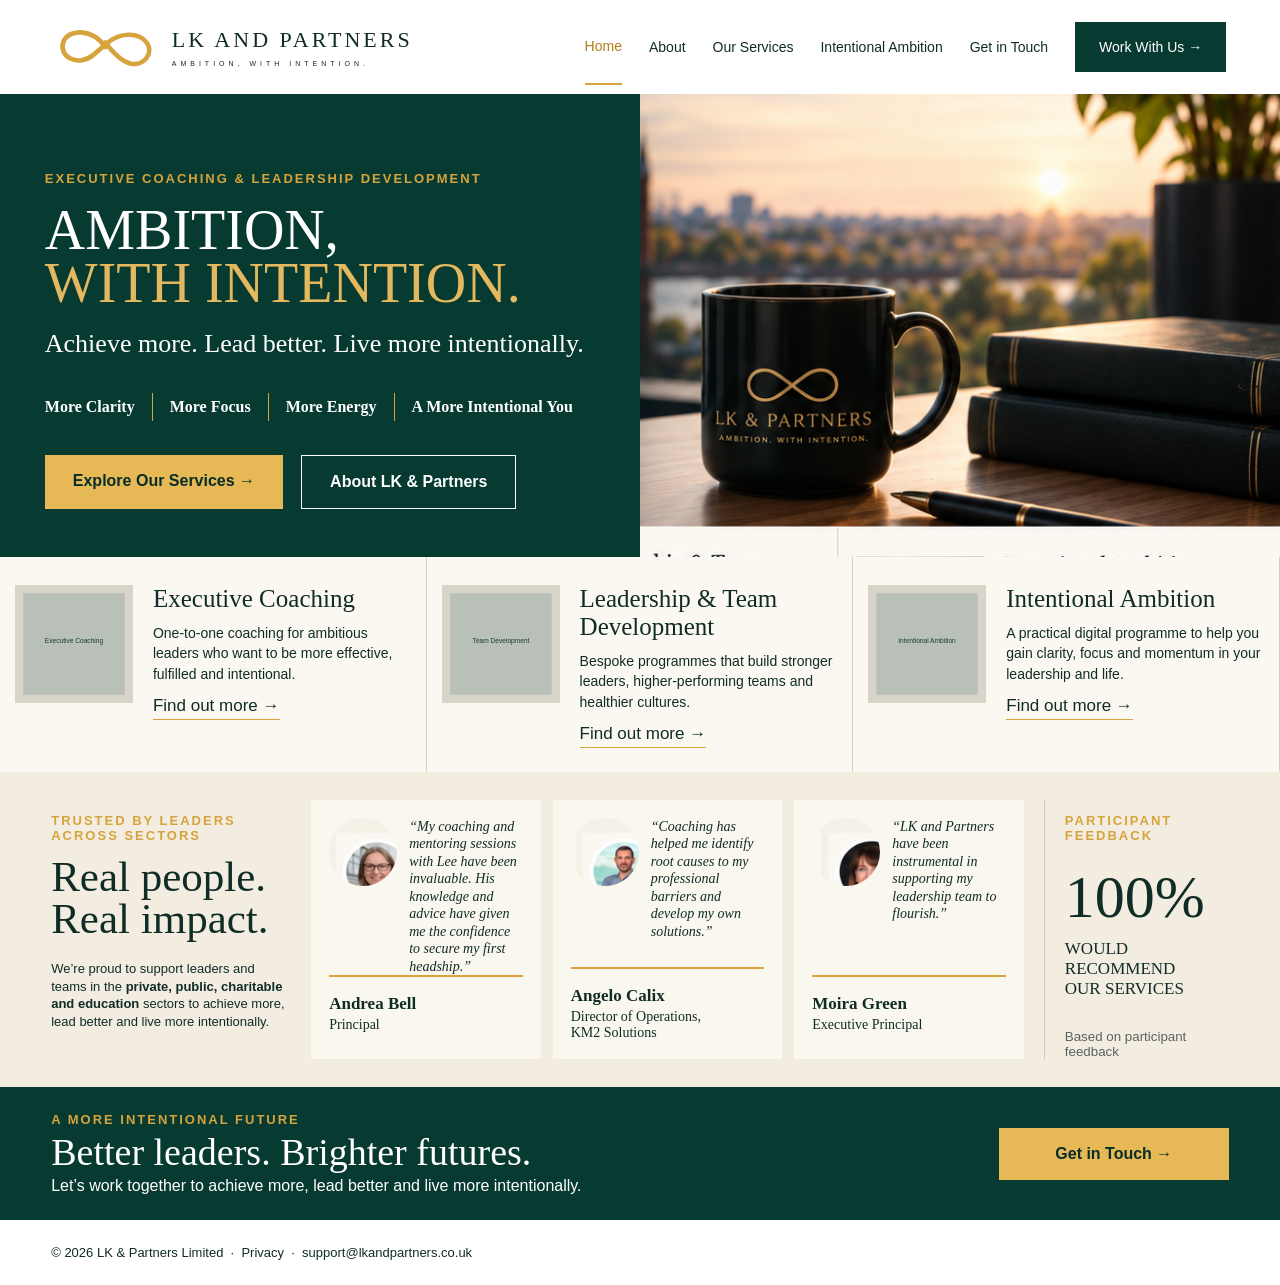
==== index.html @ 8bd695d6 "Add files via upload" ====
<!doctype html>
<html lang="en">
<head>
<meta charset="utf-8">
<meta name="viewport" content="width=device-width,initial-scale=1">
<title>LK & Partners | Executive Coaching & Leadership Development</title>
<meta name="description" content="Executive coaching, leadership and team development, and Intentional Ambition from LK & Partners.">
<link rel="stylesheet" href="styles.css?v=7">
</head>
<body>
<header class="site-header">
  <a class="brand" href="index.html" aria-label="LK & Partners home">
    <svg class="brand-mark" viewBox="0 0 160 72" aria-hidden="true">
      <path d="M78 36C58 7 21 8 14 29c-7 22 23 38 46 19L80 31c20-18 49-18 61-2 12 16-4 37-25 32-13-3-25-15-38-32" fill="none" stroke="currentColor" stroke-width="7" stroke-linecap="round" stroke-linejoin="round"/>
    </svg>
    <span class="brand-copy"><strong>LK AND PARTNERS</strong><small>AMBITION, WITH INTENTION.</small></span>
  </a>
  <nav>
    <a class="active" href="index.html">Home</a><a href="about.html">About</a><a href="services.html">Our Services</a>
    <a href="intentional-ambition.html">Intentional Ambition</a><a href="contact.html">Get in Touch</a>
    <a class="nav-cta" href="contact.html">Work With Us →</a>
  </nav>
</header>

<main>
<section class="hero">
  <div class="hero-copy">
    <p class="eyebrow">EXECUTIVE COACHING &amp; LEADERSHIP DEVELOPMENT</p>
    <h1>AMBITION, <span>WITH INTENTION.</span></h1>
    <h2>Achieve more. Lead better. Live more intentionally.</h2>
    <div class="pillars"><b>More Clarity</b><i></i><b>More Focus</b><i></i><b>More Energy</b><i></i><b>A More Intentional You</b></div>
    <div class="actions"><a class="gold-btn" href="services.html">Explore Our Services →</a><a class="outline-btn" href="about.html">About LK &amp; Partners</a></div>
  </div>
  <div class="hero-image" role="img" aria-label="LK and Partners branded mug on a desk overlooking a city"></div>
</section>

<section class="services">
  <article><img src="assets/service-coaching.svg" alt=""><div><h3>Executive Coaching</h3><p>One-to-one coaching for ambitious leaders who want to be more effective, fulfilled and intentional.</p><a href="services.html">Find out more →</a></div></article>
  <article><img src="assets/service-team.svg" alt=""><div><h3>Leadership &amp; Team Development</h3><p>Bespoke programmes that build stronger leaders, higher-performing teams and healthier cultures.</p><a href="services.html">Find out more →</a></div></article>
  <article><img src="assets/service-ia.svg" alt=""><div><h3>Intentional Ambition</h3><p>A practical digital programme to help you gain clarity, focus and momentum in your leadership and life.</p><a href="intentional-ambition.html">Find out more →</a></div></article>
</section>

<section class="proof">
  <div class="proof-intro"><p class="eyebrow">TRUSTED BY LEADERS<br>ACROSS SECTORS</p><h2>Real people.<br>Real impact.</h2><p>We’re proud to support leaders and teams in the <strong>private, public, charitable and education</strong> sectors to achieve more, lead better and live more intentionally.</p></div>
  <div class="testimonials">
    <article><div class="quote-row"><img src="assets/andrea.png" alt="Andrea Bell"><blockquote>“My coaching and mentoring sessions with Lee have been invaluable. His knowledge and advice have given me the confidence to secure my first headship.”</blockquote></div><div class="person"><strong>Andrea Bell</strong><span>Principal</span></div></article>
    <article><div class="quote-row"><img src="assets/angelo.png" alt="Angelo Calix"><blockquote>“Coaching has helped me identify root causes to my professional barriers and develop my own solutions.”</blockquote></div><div class="person"><strong>Angelo Calix</strong><span>Director of Operations,<br>KM2 Solutions</span></div></article>
    <article><div class="quote-row"><img src="assets/moira.png" alt="Moira Green"><blockquote>“LK and Partners have been instrumental in supporting my leadership team to flourish.”</blockquote></div><div class="person"><strong>Moira Green</strong><span>Executive Principal</span></div></article>
  </div>
  <aside class="recommend"><p class="eyebrow">PARTICIPANT<br>FEEDBACK</p><strong>100%</strong><span>WOULD RECOMMEND<br>OUR SERVICES</span><small>Based on participant feedback</small></aside>
</section>

<section class="closing"><div><p class="eyebrow">A MORE INTENTIONAL FUTURE</p><h2>Better leaders. Brighter futures.</h2><p>Let’s work together to achieve more, lead better and live more intentionally.</p></div><a class="gold-btn" href="contact.html">Get in Touch →</a></section>
</main>

<footer>© 2026 LK &amp; Partners Limited&nbsp;&nbsp;·&nbsp;&nbsp;<a href="privacy.html">Privacy</a>&nbsp;&nbsp;·&nbsp;&nbsp;<a href="mailto:support@lkandpartners.co.uk">support@lkandpartners.co.uk</a></footer>
</body></html>
---- styles.css ----
:root{--green:#073b32;--gold:#d6a33c;--cream:#f7f2e8;--ink:#102c27;--white:#fff}
*{box-sizing:border-box}html,body{margin:0;color:var(--ink);background:var(--cream);font-family:Arial,Helvetica,sans-serif}a{color:inherit;text-decoration:none}
.site-header{height:94px;background:#fff;display:flex;align-items:center;justify-content:space-between;padding:0 4.2%;gap:25px}
.brand{display:flex;align-items:center;min-width:340px}.brand-mark{width:105px;height:56px;color:var(--gold);margin-right:13px}.brand-copy{display:flex;flex-direction:column}.brand-copy strong{font-family:Georgia,serif;letter-spacing:3px;font-size:22px;font-weight:500;white-space:nowrap}.brand-copy small{font-size:7px;letter-spacing:4px;margin-top:7px}
nav{display:flex;align-items:center;gap:27px;font-size:14px;white-space:nowrap}nav .active{color:#b37c16;border-bottom:2px solid var(--gold);padding:29px 0}.nav-cta{background:var(--green);color:white;padding:17px 24px}
.hero{min-height:450px;display:grid;grid-template-columns:50% 50%;background:var(--green);overflow:hidden}.hero-copy{padding:64px 7% 48px;color:#fff;z-index:2}.eyebrow{color:var(--gold);font-weight:700;letter-spacing:2px;font-size:13px}.hero h1{font:56px/0.94 Georgia,serif;margin:18px 0}.hero h1 span{display:block;color:#e4b85e}.hero h2{font:26px/1.3 Georgia,serif;margin:0 0 32px}.pillars{display:flex;align-items:center;gap:17px;font:16px Georgia,serif;flex-wrap:wrap}.pillars i{height:28px;width:1px;background:var(--gold)}.actions{display:flex;gap:18px;margin-top:34px}.gold-btn,.outline-btn{display:inline-block;padding:17px 28px;font-weight:700}.gold-btn{background:#e6b856;color:#092d27}.outline-btn{border:1px solid white;color:white}
.hero-image{background-image:url("assets/approved-homepage-reference.png");background-size:200% auto;background-position:100% 14%;background-repeat:no-repeat;min-height:450px}
.services{display:grid;grid-template-columns:repeat(3,1fr);background:#fbf8f1}.services article{padding:28px 3.5%;display:grid;grid-template-columns:118px 1fr;gap:20px;border-right:1px solid #d9d0c0}.services img{width:118px;height:118px;object-fit:cover}.services h3{font:25px Georgia,serif;margin:0 0 10px}.services p{font-size:14px;line-height:1.45;margin:0 0 12px}.services a{font-size:17px;border-bottom:1px solid var(--gold);padding-bottom:4px}
.proof{display:grid;grid-template-columns:240px 1fr 185px;gap:20px;padding:28px 4%;background:#f3ede1}.proof-intro h2{font:43px/.98 Georgia,serif;margin:12px 0 20px}.proof-intro>p:last-child{font-size:13px;line-height:1.35}.testimonials{display:grid;grid-template-columns:repeat(3,1fr);gap:12px}.testimonials article{background:#faf7ef;padding:18px;min-height:230px;display:flex;flex-direction:column}.quote-row{display:grid;grid-template-columns:68px 1fr;gap:12px}.quote-row img{width:68px;height:68px;border-radius:50%;object-fit:cover;background:#eee}.quote-row blockquote{margin:0;font:italic 14px/1.25 Georgia,serif}.person{margin-top:auto;padding-top:17px;border-top:2px solid var(--gold);display:flex;flex-direction:column;min-height:66px}.person strong{font:700 17px Georgia,serif}.person span{font:14px Georgia,serif;margin-top:3px}.recommend{border-left:1px solid #d4c9b8;padding-left:20px;display:flex;flex-direction:column}.recommend>strong{font:60px Georgia,serif;margin:7px 0}.recommend>span{font:17px Georgia,serif}.recommend small{margin-top:auto;color:#59635f}
.closing{background:var(--green);color:white;padding:22px 4%;display:flex;align-items:center;justify-content:space-between}.closing h2{font:38px Georgia,serif;margin:3px 0}.closing p{margin:3px 0}.closing .gold-btn{min-width:230px;text-align:center}
footer{background:white;padding:25px 4%;font-size:13px}
@media(max-width:900px){.site-header{height:auto;padding:18px 5%;flex-wrap:wrap}.brand{min-width:0}.brand-mark{width:75px}.brand-copy strong{font-size:17px}nav{display:none}.hero{grid-template-columns:1fr}.hero-copy{padding:45px 6%}.hero h1{font-size:44px}.hero-image{min-height:330px;background-size:200% auto}.services{grid-template-columns:1fr}.services article{border-right:0;border-bottom:1px solid #d9d0c0}.proof{grid-template-columns:1fr}.testimonials{grid-template-columns:1fr}.recommend{border-left:0;border-top:1px solid #d4c9b8;padding:18px 0}.closing{align-items:flex-start;gap:20px;flex-direction:column}}
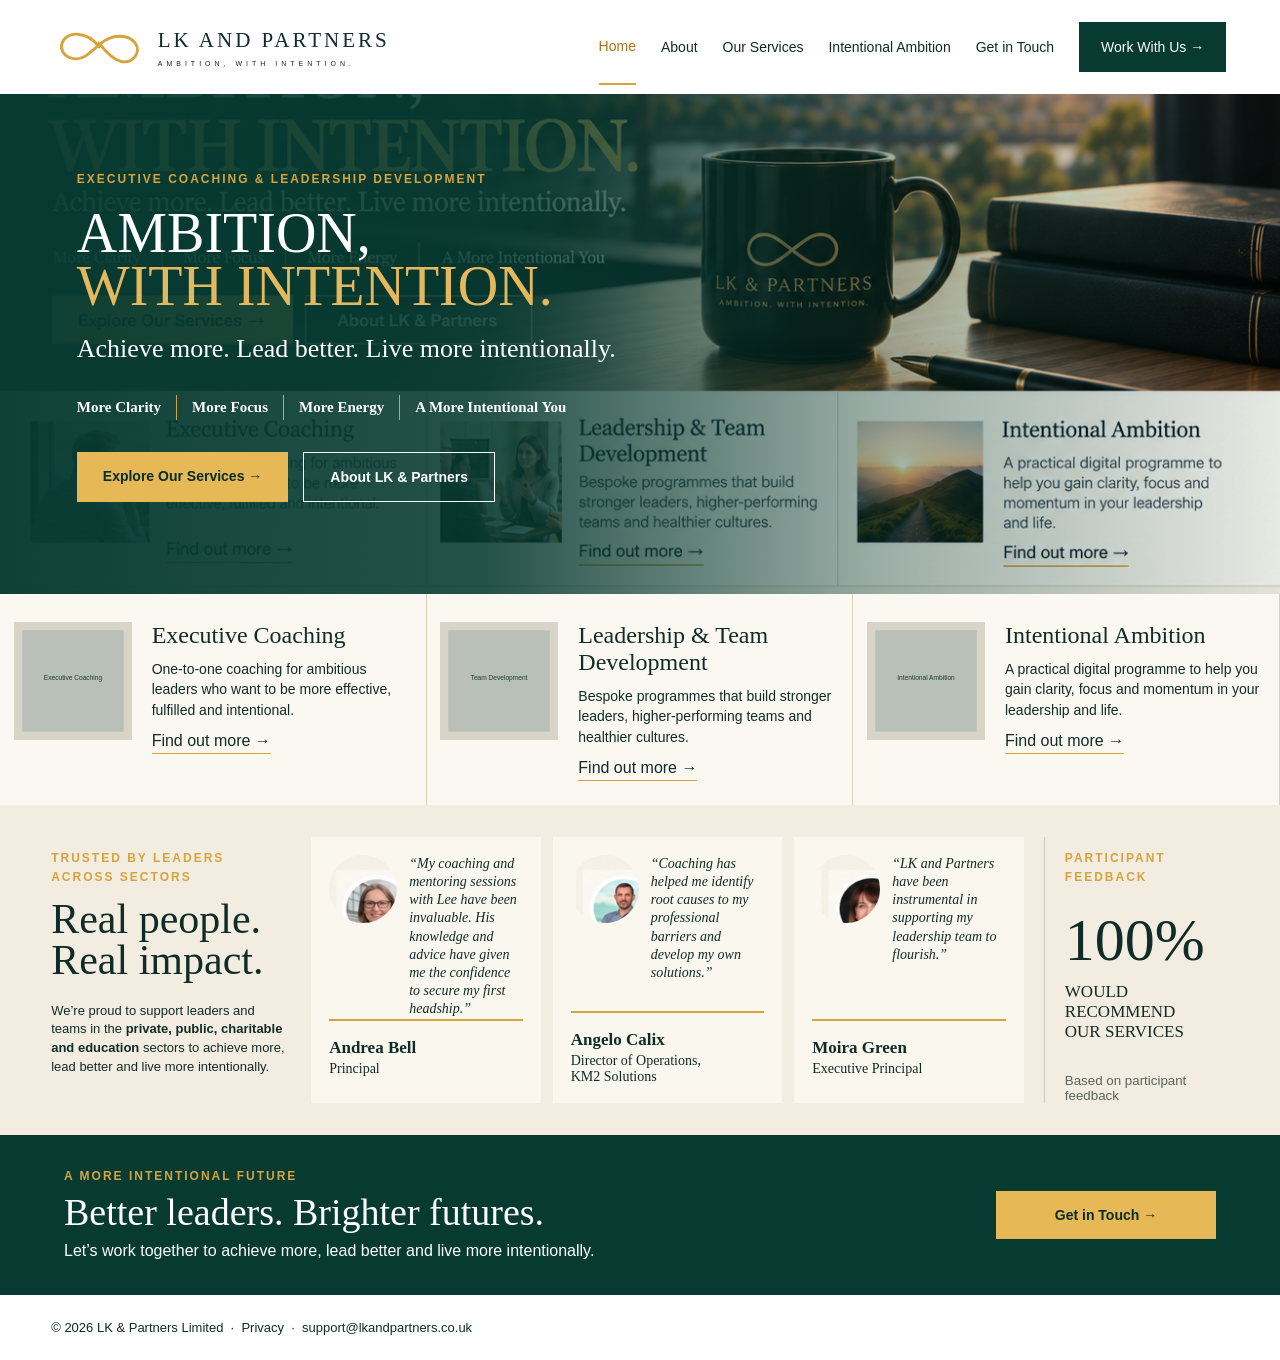
==== commit 4ea6ba1b: "Add files via upload" ====
--- a/index.html
+++ b/index.html
@@ -1,29 +1,12 @@
-<!doctype html>
-<html lang="en">
-<head>
-<meta charset="utf-8">
-<meta name="viewport" content="width=device-width,initial-scale=1">
-<title>LK & Partners | Executive Coaching & Leadership Development</title>
-<meta name="description" content="Executive coaching, leadership and team development, and Intentional Ambition from LK & Partners.">
-<link rel="stylesheet" href="styles.css?v=7">
-</head>
-<body>
-<header class="site-header">
-  <a class="brand" href="index.html" aria-label="LK & Partners home">
-    <svg class="brand-mark" viewBox="0 0 160 72" aria-hidden="true">
-      <path d="M78 36C58 7 21 8 14 29c-7 22 23 38 46 19L80 31c20-18 49-18 61-2 12 16-4 37-25 32-13-3-25-15-38-32" fill="none" stroke="currentColor" stroke-width="7" stroke-linecap="round" stroke-linejoin="round"/>
-    </svg>
-    <span class="brand-copy"><strong>LK AND PARTNERS</strong><small>AMBITION, WITH INTENTION.</small></span>
-  </a>
-  <nav>
-    <a class="active" href="index.html">Home</a><a href="about.html">About</a><a href="services.html">Our Services</a>
-    <a href="intentional-ambition.html">Intentional Ambition</a><a href="contact.html">Get in Touch</a>
-    <a class="nav-cta" href="contact.html">Work With Us →</a>
-  </nav>
-</header>
-
-<main>
-<section class="hero">
+<!doctype html><html lang="en"><head><meta charset="utf-8"><meta name="viewport" content="width=device-width,initial-scale=1">
+<title>LK & Partners | Executive Coaching & Leadership Development</title><meta name="description" content=""><link rel="stylesheet" href="styles.css?v=51"></head>
+<body><header class="site-header">
+<a class="brand" href="index.html" aria-label="LK & Partners home">
+<svg class="brand-mark" viewBox="0 0 160 72" aria-hidden="true"><path d="M78 36C58 7 21 8 14 29c-7 22 23 38 46 19L80 31c20-18 49-18 61-2 12 16-4 37-25 32-13-3-25-15-38-32" fill="none" stroke="currentColor" stroke-width="5" stroke-linecap="round" stroke-linejoin="round"/></svg>
+<span class="brand-copy"><strong>LK AND PARTNERS</strong><small>AMBITION, WITH INTENTION.</small></span></a>
+<nav><a class="active" href="index.html">Home</a><a href="about.html">About</a><a href="services.html">Our Services</a><a href="intentional-ambition.html">Intentional Ambition</a><a href="contact.html">Get in Touch</a><a class="nav-cta" href="contact.html">Work With Us →</a></nav></header><main>
+<section class="hero hero-full">
+  <div class="hero-overlay"></div>
   <div class="hero-copy">
     <p class="eyebrow">EXECUTIVE COACHING &amp; LEADERSHIP DEVELOPMENT</p>
     <h1>AMBITION, <span>WITH INTENTION.</span></h1>
@@ -31,15 +14,12 @@
     <div class="pillars"><b>More Clarity</b><i></i><b>More Focus</b><i></i><b>More Energy</b><i></i><b>A More Intentional You</b></div>
     <div class="actions"><a class="gold-btn" href="services.html">Explore Our Services →</a><a class="outline-btn" href="about.html">About LK &amp; Partners</a></div>
   </div>
-  <div class="hero-image" role="img" aria-label="LK and Partners branded mug on a desk overlooking a city"></div>
 </section>
-
-<section class="services">
-  <article><img src="assets/service-coaching.svg" alt=""><div><h3>Executive Coaching</h3><p>One-to-one coaching for ambitious leaders who want to be more effective, fulfilled and intentional.</p><a href="services.html">Find out more →</a></div></article>
-  <article><img src="assets/service-team.svg" alt=""><div><h3>Leadership &amp; Team Development</h3><p>Bespoke programmes that build stronger leaders, higher-performing teams and healthier cultures.</p><a href="services.html">Find out more →</a></div></article>
+<section class="services home-services">
+  <article><img src="assets/service-coaching.svg" alt=""><div><h3>Executive Coaching</h3><p>One-to-one coaching for ambitious leaders who want to be more effective, fulfilled and intentional.</p><a href="services.html#coaching">Find out more →</a></div></article>
+  <article><img src="assets/service-team.svg" alt=""><div><h3>Leadership &amp; Team Development</h3><p>Bespoke programmes that build stronger leaders, higher-performing teams and healthier cultures.</p><a href="services.html#leadership">Find out more →</a></div></article>
   <article><img src="assets/service-ia.svg" alt=""><div><h3>Intentional Ambition</h3><p>A practical digital programme to help you gain clarity, focus and momentum in your leadership and life.</p><a href="intentional-ambition.html">Find out more →</a></div></article>
 </section>
-
 <section class="proof">
   <div class="proof-intro"><p class="eyebrow">TRUSTED BY LEADERS<br>ACROSS SECTORS</p><h2>Real people.<br>Real impact.</h2><p>We’re proud to support leaders and teams in the <strong>private, public, charitable and education</strong> sectors to achieve more, lead better and live more intentionally.</p></div>
   <div class="testimonials">
@@ -49,9 +29,4 @@
   </div>
   <aside class="recommend"><p class="eyebrow">PARTICIPANT<br>FEEDBACK</p><strong>100%</strong><span>WOULD RECOMMEND<br>OUR SERVICES</span><small>Based on participant feedback</small></aside>
 </section>
-
-<section class="closing"><div><p class="eyebrow">A MORE INTENTIONAL FUTURE</p><h2>Better leaders. Brighter futures.</h2><p>Let’s work together to achieve more, lead better and live more intentionally.</p></div><a class="gold-btn" href="contact.html">Get in Touch →</a></section>
-</main>
-
-<footer>© 2026 LK &amp; Partners Limited&nbsp;&nbsp;·&nbsp;&nbsp;<a href="privacy.html">Privacy</a>&nbsp;&nbsp;·&nbsp;&nbsp;<a href="mailto:support@lkandpartners.co.uk">support@lkandpartners.co.uk</a></footer>
-</body></html>
+<section class="closing"><div><p class="eyebrow">A MORE INTENTIONAL FUTURE</p><h2>Better leaders. Brighter futures.</h2><p>Let’s work together to achieve more, lead better and live more intentionally.</p></div><a class="gold-btn" href="contact.html">Get in Touch →</a></section></main><footer>© 2026 LK &amp; Partners Limited&nbsp;&nbsp;·&nbsp;&nbsp;<a href="privacy.html">Privacy</a>&nbsp;&nbsp;·&nbsp;&nbsp;<a href="mailto:support@lkandpartners.co.uk">support@lkandpartners.co.uk</a></footer></body></html>
--- a/styles.css
+++ b/styles.css
@@ -1,13 +1,18 @@
 
-:root{--green:#073b32;--gold:#d6a33c;--cream:#f7f2e8;--ink:#102c27;--white:#fff}
-*{box-sizing:border-box}html,body{margin:0;color:var(--ink);background:var(--cream);font-family:Arial,Helvetica,sans-serif}a{color:inherit;text-decoration:none}
-.site-header{height:94px;background:#fff;display:flex;align-items:center;justify-content:space-between;padding:0 4.2%;gap:25px}
-.brand{display:flex;align-items:center;min-width:340px}.brand-mark{width:105px;height:56px;color:var(--gold);margin-right:13px}.brand-copy{display:flex;flex-direction:column}.brand-copy strong{font-family:Georgia,serif;letter-spacing:3px;font-size:22px;font-weight:500;white-space:nowrap}.brand-copy small{font-size:7px;letter-spacing:4px;margin-top:7px}
-nav{display:flex;align-items:center;gap:27px;font-size:14px;white-space:nowrap}nav .active{color:#b37c16;border-bottom:2px solid var(--gold);padding:29px 0}.nav-cta{background:var(--green);color:white;padding:17px 24px}
-.hero{min-height:450px;display:grid;grid-template-columns:50% 50%;background:var(--green);overflow:hidden}.hero-copy{padding:64px 7% 48px;color:#fff;z-index:2}.eyebrow{color:var(--gold);font-weight:700;letter-spacing:2px;font-size:13px}.hero h1{font:56px/0.94 Georgia,serif;margin:18px 0}.hero h1 span{display:block;color:#e4b85e}.hero h2{font:26px/1.3 Georgia,serif;margin:0 0 32px}.pillars{display:flex;align-items:center;gap:17px;font:16px Georgia,serif;flex-wrap:wrap}.pillars i{height:28px;width:1px;background:var(--gold)}.actions{display:flex;gap:18px;margin-top:34px}.gold-btn,.outline-btn{display:inline-block;padding:17px 28px;font-weight:700}.gold-btn{background:#e6b856;color:#092d27}.outline-btn{border:1px solid white;color:white}
-.hero-image{background-image:url("assets/approved-homepage-reference.png");background-size:200% auto;background-position:100% 14%;background-repeat:no-repeat;min-height:450px}
-.services{display:grid;grid-template-columns:repeat(3,1fr);background:#fbf8f1}.services article{padding:28px 3.5%;display:grid;grid-template-columns:118px 1fr;gap:20px;border-right:1px solid #d9d0c0}.services img{width:118px;height:118px;object-fit:cover}.services h3{font:25px Georgia,serif;margin:0 0 10px}.services p{font-size:14px;line-height:1.45;margin:0 0 12px}.services a{font-size:17px;border-bottom:1px solid var(--gold);padding-bottom:4px}
-.proof{display:grid;grid-template-columns:240px 1fr 185px;gap:20px;padding:28px 4%;background:#f3ede1}.proof-intro h2{font:43px/.98 Georgia,serif;margin:12px 0 20px}.proof-intro>p:last-child{font-size:13px;line-height:1.35}.testimonials{display:grid;grid-template-columns:repeat(3,1fr);gap:12px}.testimonials article{background:#faf7ef;padding:18px;min-height:230px;display:flex;flex-direction:column}.quote-row{display:grid;grid-template-columns:68px 1fr;gap:12px}.quote-row img{width:68px;height:68px;border-radius:50%;object-fit:cover;background:#eee}.quote-row blockquote{margin:0;font:italic 14px/1.25 Georgia,serif}.person{margin-top:auto;padding-top:17px;border-top:2px solid var(--gold);display:flex;flex-direction:column;min-height:66px}.person strong{font:700 17px Georgia,serif}.person span{font:14px Georgia,serif;margin-top:3px}.recommend{border-left:1px solid #d4c9b8;padding-left:20px;display:flex;flex-direction:column}.recommend>strong{font:60px Georgia,serif;margin:7px 0}.recommend>span{font:17px Georgia,serif}.recommend small{margin-top:auto;color:#59635f}
-.closing{background:var(--green);color:white;padding:22px 4%;display:flex;align-items:center;justify-content:space-between}.closing h2{font:38px Georgia,serif;margin:3px 0}.closing p{margin:3px 0}.closing .gold-btn{min-width:230px;text-align:center}
-footer{background:white;padding:25px 4%;font-size:13px}
-@media(max-width:900px){.site-header{height:auto;padding:18px 5%;flex-wrap:wrap}.brand{min-width:0}.brand-mark{width:75px}.brand-copy strong{font-size:17px}nav{display:none}.hero{grid-template-columns:1fr}.hero-copy{padding:45px 6%}.hero h1{font-size:44px}.hero-image{min-height:330px;background-size:200% auto}.services{grid-template-columns:1fr}.services article{border-right:0;border-bottom:1px solid #d9d0c0}.proof{grid-template-columns:1fr}.testimonials{grid-template-columns:1fr}.recommend{border-left:0;border-top:1px solid #d4c9b8;padding:18px 0}.closing{align-items:flex-start;gap:20px;flex-direction:column}}
+:root{--green:#073b32;--green2:#0d493e;--gold:#d6a33c;--cream:#f7f2e8;--cream2:#efe6d7;--ink:#102c27;--white:#fff}
+*{box-sizing:border-box}html{scroll-behavior:smooth}body{margin:0;color:var(--ink);background:var(--cream);font-family:Arial,Helvetica,sans-serif}a{color:inherit;text-decoration:none}p{line-height:1.6}
+.site-header{min-height:94px;background:#fff;display:flex;align-items:center;justify-content:space-between;padding:0 4.2%;gap:25px;position:relative;z-index:10}.brand{display:flex;align-items:center;min-width:340px}.brand-mark{width:92px;height:52px;color:var(--gold);margin-right:12px}.brand-copy{display:flex;flex-direction:column}.brand-copy strong{font-family:Georgia,serif;letter-spacing:3px;font-size:21px;font-weight:500;white-space:nowrap}.brand-copy small{font-size:7px;letter-spacing:4px;margin-top:7px}nav{display:flex;align-items:center;gap:25px;font-size:14px;white-space:nowrap}nav .active{color:#a97516;border-bottom:2px solid var(--gold);padding:29px 0}.nav-cta{background:var(--green);color:#fff;padding:17px 22px}
+.eyebrow{color:var(--gold);font-weight:700;letter-spacing:2px;font-size:12px}.gold-btn,.outline-btn{display:inline-block;padding:16px 26px;font-weight:700;border:0;font-size:14px}.gold-btn{background:#e6b856;color:#092d27}.outline-btn{border:1px solid #fff;color:#fff}.text-link{display:inline-block;border-bottom:1px solid var(--gold);padding-bottom:4px;font-weight:700}
+.hero-full{min-height:500px;position:relative;background-image:url("assets/approved-homepage-reference.png");background-size:cover;background-position:center 35%;overflow:hidden}.hero-overlay{position:absolute;inset:0;background:linear-gradient(90deg,rgba(7,59,50,.97) 0%,rgba(7,59,50,.88) 38%,rgba(7,59,50,.40) 68%,rgba(7,59,50,.08) 100%)}.hero-copy{position:relative;z-index:2;width:min(720px,58%);padding:64px 6% 55px;color:#fff}.hero-copy h1{font:56px/.95 Georgia,serif;margin:18px 0}.hero-copy h1 span{display:block;color:#e4b85e}.hero-copy h2{font:26px/1.3 Georgia,serif;margin:0 0 30px}.pillars{display:flex;align-items:center;gap:15px;font:15px Georgia,serif;flex-wrap:wrap}.pillars i{height:25px;width:1px;background:var(--gold)}.actions{display:flex;gap:15px;margin-top:32px}
+.home-services{display:grid;grid-template-columns:repeat(3,1fr);background:#fbf8f1}.home-services article{padding:28px 3.2%;display:grid;grid-template-columns:118px 1fr;gap:20px;border-right:1px solid #d9d0c0}.home-services img{display:block;width:118px;height:118px;object-fit:cover;background:#e8dece}.home-services h3{font:24px Georgia,serif;margin:0 0 10px}.home-services p{font-size:14px;line-height:1.45;margin:0 0 12px}.home-services a{font-size:16px;border-bottom:1px solid var(--gold);padding-bottom:4px}
+.proof{display:grid;grid-template-columns:240px 1fr 185px;gap:20px;padding:32px 4%;background:#f3ede1}.proof-intro h2{font:42px/.98 Georgia,serif;margin:12px 0 20px}.proof-intro>p:last-child{font-size:13px;line-height:1.45}.testimonials{display:grid;grid-template-columns:repeat(3,1fr);gap:12px}.testimonials article{background:#faf7ef;padding:18px;min-height:230px;display:flex;flex-direction:column}.quote-row{display:grid;grid-template-columns:68px 1fr;gap:12px}.quote-row img{width:68px;height:68px;border-radius:50%;object-fit:cover}.quote-row blockquote{margin:0;font:italic 14px/1.3 Georgia,serif}.person{margin-top:auto;padding-top:17px;border-top:2px solid var(--gold);display:flex;flex-direction:column;min-height:66px}.person strong{font:700 17px Georgia,serif}.person span{font:14px Georgia,serif;margin-top:3px}.recommend{border-left:1px solid #d4c9b8;padding-left:20px;display:flex;flex-direction:column}.recommend>strong{font:60px Georgia,serif;margin:7px 0}.recommend>span{font:17px Georgia,serif}.recommend small{margin-top:auto;color:#59635f}
+.closing{background:var(--green);color:#fff;padding:28px 5%;display:flex;align-items:center;justify-content:space-between;gap:30px}.closing h2{font:38px Georgia,serif;margin:4px 0}.closing p{margin:4px 0}.closing .gold-btn{min-width:220px;text-align:center}
+.page-hero{background:var(--green);color:#fff;padding:75px 8%;min-height:390px;display:flex;align-items:center}.page-hero>div{max-width:850px}.page-hero h1,.contact-intro h1{font:58px/.98 Georgia,serif;margin:15px 0}.page-hero h1 span,.contact-intro h1 span{color:#e4b85e}.lead{font:20px/1.55 Georgia,serif;max-width:780px}
+.editorial{padding:70px 8%}.two-col{display:grid;grid-template-columns:.8fr 1.2fr;gap:8%}.editorial h2{font:42px/1.05 Georgia,serif;margin:12px 0}.editorial p{font-size:17px}.experience-grid{display:grid;grid-template-columns:repeat(5,1fr);border-top:1px solid #d7cbb8;border-bottom:1px solid #d7cbb8;background:#fbf8f1}.experience-grid div{padding:35px 24px;font:18px/1.3 Georgia,serif;border-right:1px solid #d7cbb8}.dark-band{background:var(--green);color:#fff;padding:65px 8%;text-align:center}.dark-band h2{font:46px Georgia,serif;margin:12px}.dark-band p:last-child{max-width:750px;margin:auto}.simple-cta{padding:45px 8%;display:flex;justify-content:space-between;align-items:center}.simple-cta h2{font:34px Georgia,serif}
+.service-detail{display:grid;grid-template-columns:120px 1fr;gap:35px;padding:65px 10%;background:#fbf8f1}.service-detail.alt{background:#eee5d7}.service-detail.ia-service{background:var(--green);color:#fff}.service-number{font:50px Georgia,serif;color:var(--gold)}.service-detail>div:last-child{max-width:780px}.service-detail h2{font:40px Georgia,serif;margin:8px 0 14px}.service-detail p{font-size:17px}
+.ia-hero{background:var(--green);color:#fff;display:grid;grid-template-columns:1.05fr .95fr;min-height:540px;padding:65px 8%;gap:8%;align-items:center}.ia-hero h1{font:60px/.96 Georgia,serif;margin:14px 0}.ia-hero h1 span{color:#e4b85e}.ia-hero p{font-size:18px;max-width:620px}.device-card{border:10px solid #d9d2c4;border-bottom-width:24px;border-radius:15px;background:#111;padding:5px;box-shadow:0 20px 50px rgba(0,0,0,.25)}.device-screen{min-height:320px;background:var(--cream);color:var(--ink);padding:45px;display:flex;flex-direction:column;justify-content:center}.device-screen small{letter-spacing:2px;color:#9b701c}.device-screen strong{font:38px/1.1 Georgia,serif;margin:20px 0}.device-screen span{font:20px Georgia,serif}.ia-pillars{display:grid;grid-template-columns:repeat(4,1fr);background:#fbf8f1}.ia-pillars div{padding:32px;text-align:center;border-right:1px solid #d9d0c0;font:20px Georgia,serif}.journey{display:grid;grid-template-columns:repeat(5,1fr);background:#efe6d7}.journey article{padding:38px 25px;border-right:1px solid #d1c3ad}.journey small{color:#a87516}.journey h3{font:20px Georgia,serif}.journey p{font-size:14px}.statement{padding:75px 10%;text-align:center;background:var(--green);color:#fff}.statement p{font:23px Georgia,serif}.statement h2{font:44px/1.1 Georgia,serif;color:#e4b85e;max-width:850px;margin:15px auto}.statement span{font-size:17px}.how-grid{display:grid;grid-template-columns:repeat(3,1fr);padding:55px 8%;gap:25px}.how-grid article{border-top:3px solid var(--gold);padding-top:20px}.how-grid h3{font:25px Georgia,serif}
+.contact-wrap{display:grid;grid-template-columns:1fr 1fr;min-height:650px}.contact-intro{background:var(--green);color:#fff;padding:75px 10%}.contact-intro p{max-width:570px}.contact-details{display:flex;flex-direction:column;gap:12px;margin-top:35px;font:18px Georgia,serif}.contact-form{padding:70px 10%;background:#fbf8f1;display:flex;flex-direction:column;gap:22px}.contact-form label{font-size:13px;font-weight:700;letter-spacing:.5px}.contact-form input,.contact-form textarea{width:100%;margin-top:8px;border:0;border-bottom:1px solid #9d968b;background:transparent;padding:12px 3px;font:16px Arial}.contact-form button{align-self:flex-start;cursor:pointer}
+.legal{max-width:900px;margin:auto;padding:70px 7%}.legal h1{font:52px Georgia,serif;margin:15px 0 30px}.legal h2{font:26px Georgia,serif;margin-top:35px}.legal-note{margin-top:45px;padding:22px;background:#eee5d7;border-left:4px solid var(--gold)}
+footer{background:#fff;padding:25px 4%;font-size:13px}
+@media(max-width:1000px){nav{gap:13px;font-size:12px}.brand{min-width:275px}.brand-copy strong{font-size:17px}.brand-mark{width:70px}.hero-copy{width:70%}.proof{grid-template-columns:1fr}.recommend{border-left:0;border-top:1px solid #d4c9b8;padding:20px 0}.experience-grid,.journey{grid-template-columns:1fr 1fr}}
+@media(max-width:760px){.site-header{height:auto;padding:16px 5%;flex-wrap:wrap}.brand{min-width:0}.brand-copy strong{font-size:16px}nav{display:none}.hero-full{min-height:620px;background-position:62% center}.hero-overlay{background:linear-gradient(90deg,rgba(7,59,50,.95),rgba(7,59,50,.62))}.hero-copy{width:100%;padding:55px 6%}.hero-copy h1,.page-hero h1,.contact-intro h1,.ia-hero h1{font-size:43px}.home-services,.testimonials,.two-col,.ia-hero,.contact-wrap,.how-grid{grid-template-columns:1fr}.home-services article{border-right:0;border-bottom:1px solid #d9d0c0}.proof{grid-template-columns:1fr}.closing,.simple-cta{align-items:flex-start;flex-direction:column}.experience-grid,.journey,.ia-pillars{grid-template-columns:1fr}.service-detail{grid-template-columns:65px 1fr;padding:45px 6%}.page-hero,.editorial,.ia-hero{padding-left:6%;padding-right:6%}.device-screen{min-height:260px;padding:30px}.contact-wrap{min-height:0}}
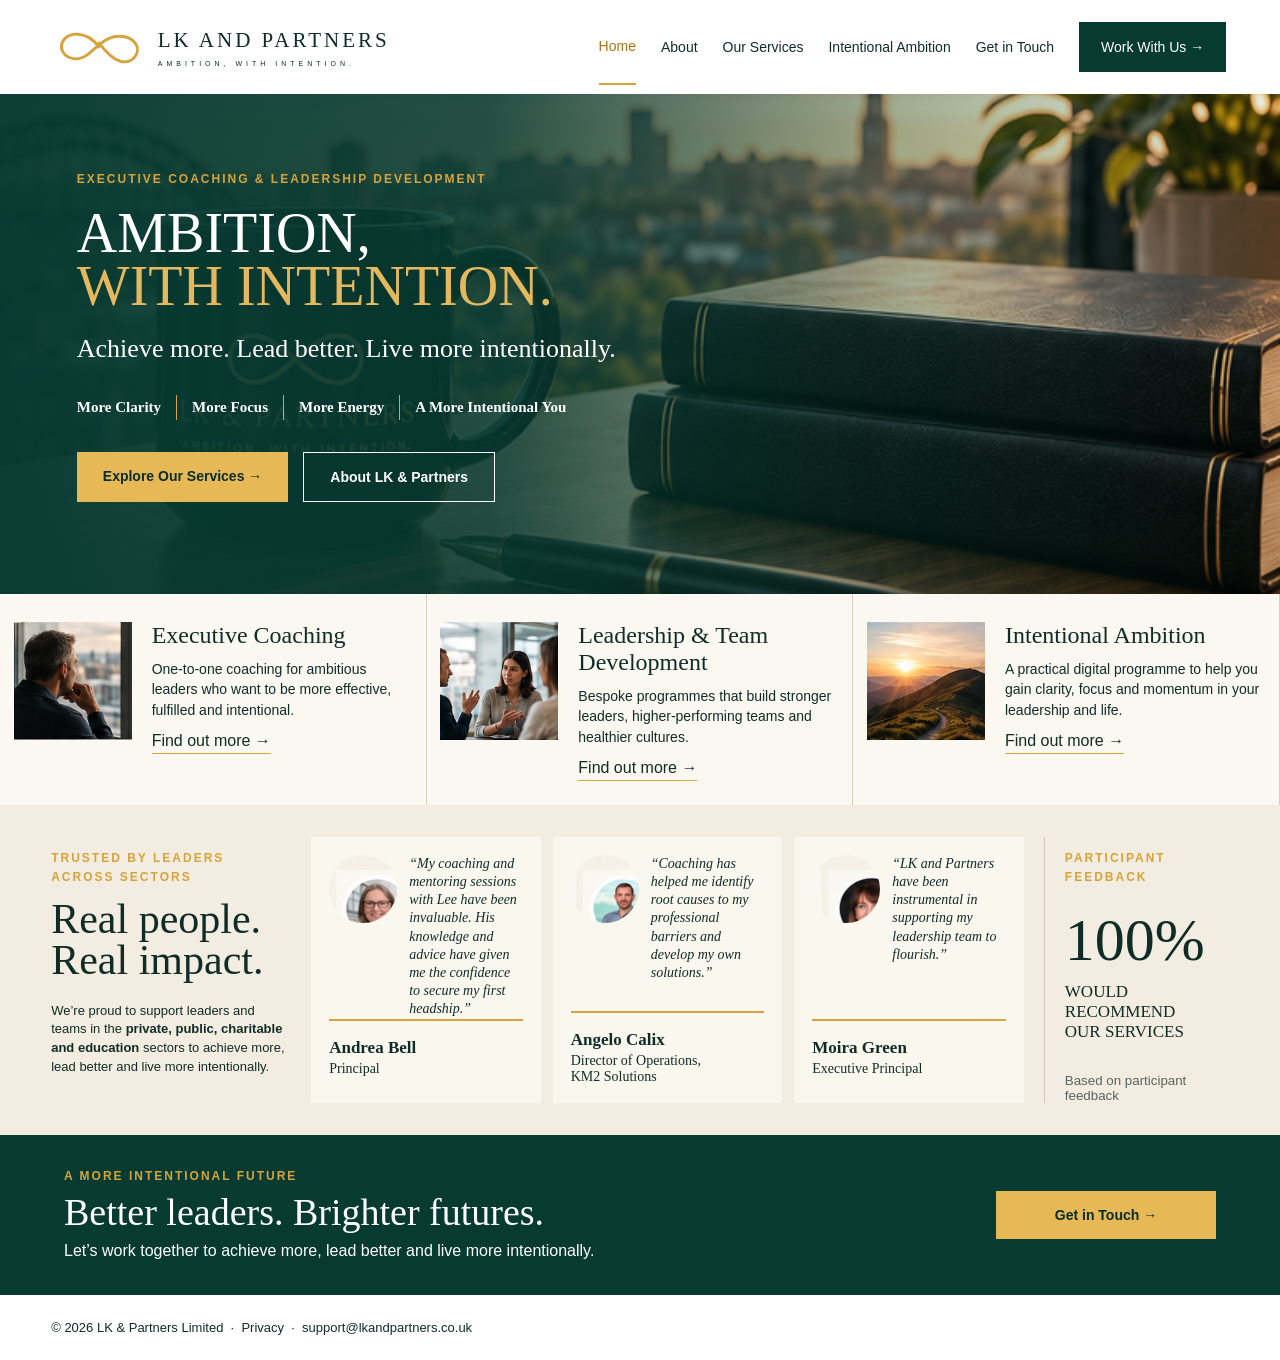
==== commit adb65a38: "Add files via upload" ====
--- a/index.html
+++ b/index.html
@@ -16,9 +16,9 @@
   </div>
 </section>
 <section class="services home-services">
-  <article><img src="assets/service-coaching.svg" alt=""><div><h3>Executive Coaching</h3><p>One-to-one coaching for ambitious leaders who want to be more effective, fulfilled and intentional.</p><a href="services.html#coaching">Find out more →</a></div></article>
-  <article><img src="assets/service-team.svg" alt=""><div><h3>Leadership &amp; Team Development</h3><p>Bespoke programmes that build stronger leaders, higher-performing teams and healthier cultures.</p><a href="services.html#leadership">Find out more →</a></div></article>
-  <article><img src="assets/service-ia.svg" alt=""><div><h3>Intentional Ambition</h3><p>A practical digital programme to help you gain clarity, focus and momentum in your leadership and life.</p><a href="intentional-ambition.html">Find out more →</a></div></article>
+  <article><img src="assets/service-coaching.jpg" alt=""><div><h3>Executive Coaching</h3><p>One-to-one coaching for ambitious leaders who want to be more effective, fulfilled and intentional.</p><a href="services.html#coaching">Find out more →</a></div></article>
+  <article><img src="assets/service-team.jpg" alt=""><div><h3>Leadership &amp; Team Development</h3><p>Bespoke programmes that build stronger leaders, higher-performing teams and healthier cultures.</p><a href="services.html#leadership">Find out more →</a></div></article>
+  <article><img src="assets/service-ambition.jpg" alt=""><div><h3>Intentional Ambition</h3><p>A practical digital programme to help you gain clarity, focus and momentum in your leadership and life.</p><a href="intentional-ambition.html">Find out more →</a></div></article>
 </section>
 <section class="proof">
   <div class="proof-intro"><p class="eyebrow">TRUSTED BY LEADERS<br>ACROSS SECTORS</p><h2>Real people.<br>Real impact.</h2><p>We’re proud to support leaders and teams in the <strong>private, public, charitable and education</strong> sectors to achieve more, lead better and live more intentionally.</p></div>
--- a/styles.css
+++ b/styles.css
@@ -3,7 +3,7 @@
 *{box-sizing:border-box}html{scroll-behavior:smooth}body{margin:0;color:var(--ink);background:var(--cream);font-family:Arial,Helvetica,sans-serif}a{color:inherit;text-decoration:none}p{line-height:1.6}
 .site-header{min-height:94px;background:#fff;display:flex;align-items:center;justify-content:space-between;padding:0 4.2%;gap:25px;position:relative;z-index:10}.brand{display:flex;align-items:center;min-width:340px}.brand-mark{width:92px;height:52px;color:var(--gold);margin-right:12px}.brand-copy{display:flex;flex-direction:column}.brand-copy strong{font-family:Georgia,serif;letter-spacing:3px;font-size:21px;font-weight:500;white-space:nowrap}.brand-copy small{font-size:7px;letter-spacing:4px;margin-top:7px}nav{display:flex;align-items:center;gap:25px;font-size:14px;white-space:nowrap}nav .active{color:#a97516;border-bottom:2px solid var(--gold);padding:29px 0}.nav-cta{background:var(--green);color:#fff;padding:17px 22px}
 .eyebrow{color:var(--gold);font-weight:700;letter-spacing:2px;font-size:12px}.gold-btn,.outline-btn{display:inline-block;padding:16px 26px;font-weight:700;border:0;font-size:14px}.gold-btn{background:#e6b856;color:#092d27}.outline-btn{border:1px solid #fff;color:#fff}.text-link{display:inline-block;border-bottom:1px solid var(--gold);padding-bottom:4px;font-weight:700}
-.hero-full{min-height:500px;position:relative;background-image:url("assets/approved-homepage-reference.png");background-size:cover;background-position:center 35%;overflow:hidden}.hero-overlay{position:absolute;inset:0;background:linear-gradient(90deg,rgba(7,59,50,.97) 0%,rgba(7,59,50,.88) 38%,rgba(7,59,50,.40) 68%,rgba(7,59,50,.08) 100%)}.hero-copy{position:relative;z-index:2;width:min(720px,58%);padding:64px 6% 55px;color:#fff}.hero-copy h1{font:56px/.95 Georgia,serif;margin:18px 0}.hero-copy h1 span{display:block;color:#e4b85e}.hero-copy h2{font:26px/1.3 Georgia,serif;margin:0 0 30px}.pillars{display:flex;align-items:center;gap:15px;font:15px Georgia,serif;flex-wrap:wrap}.pillars i{height:25px;width:1px;background:var(--gold)}.actions{display:flex;gap:15px;margin-top:32px}
+.hero-full{min-height:500px;position:relative;background-image:url("assets/hero-mug-city.png");background-size:cover;background-position:center center;overflow:hidden}.hero-overlay{position:absolute;inset:0;background:linear-gradient(90deg,rgba(7,59,50,.97) 0%,rgba(7,59,50,.88) 38%,rgba(7,59,50,.40) 68%,rgba(7,59,50,.08) 100%)}.hero-copy{position:relative;z-index:2;width:min(720px,58%);padding:64px 6% 55px;color:#fff}.hero-copy h1{font:56px/.95 Georgia,serif;margin:18px 0}.hero-copy h1 span{display:block;color:#e4b85e}.hero-copy h2{font:26px/1.3 Georgia,serif;margin:0 0 30px}.pillars{display:flex;align-items:center;gap:15px;font:15px Georgia,serif;flex-wrap:wrap}.pillars i{height:25px;width:1px;background:var(--gold)}.actions{display:flex;gap:15px;margin-top:32px}
 .home-services{display:grid;grid-template-columns:repeat(3,1fr);background:#fbf8f1}.home-services article{padding:28px 3.2%;display:grid;grid-template-columns:118px 1fr;gap:20px;border-right:1px solid #d9d0c0}.home-services img{display:block;width:118px;height:118px;object-fit:cover;background:#e8dece}.home-services h3{font:24px Georgia,serif;margin:0 0 10px}.home-services p{font-size:14px;line-height:1.45;margin:0 0 12px}.home-services a{font-size:16px;border-bottom:1px solid var(--gold);padding-bottom:4px}
 .proof{display:grid;grid-template-columns:240px 1fr 185px;gap:20px;padding:32px 4%;background:#f3ede1}.proof-intro h2{font:42px/.98 Georgia,serif;margin:12px 0 20px}.proof-intro>p:last-child{font-size:13px;line-height:1.45}.testimonials{display:grid;grid-template-columns:repeat(3,1fr);gap:12px}.testimonials article{background:#faf7ef;padding:18px;min-height:230px;display:flex;flex-direction:column}.quote-row{display:grid;grid-template-columns:68px 1fr;gap:12px}.quote-row img{width:68px;height:68px;border-radius:50%;object-fit:cover}.quote-row blockquote{margin:0;font:italic 14px/1.3 Georgia,serif}.person{margin-top:auto;padding-top:17px;border-top:2px solid var(--gold);display:flex;flex-direction:column;min-height:66px}.person strong{font:700 17px Georgia,serif}.person span{font:14px Georgia,serif;margin-top:3px}.recommend{border-left:1px solid #d4c9b8;padding-left:20px;display:flex;flex-direction:column}.recommend>strong{font:60px Georgia,serif;margin:7px 0}.recommend>span{font:17px Georgia,serif}.recommend small{margin-top:auto;color:#59635f}
 .closing{background:var(--green);color:#fff;padding:28px 5%;display:flex;align-items:center;justify-content:space-between;gap:30px}.closing h2{font:38px Georgia,serif;margin:4px 0}.closing p{margin:4px 0}.closing .gold-btn{min-width:220px;text-align:center}
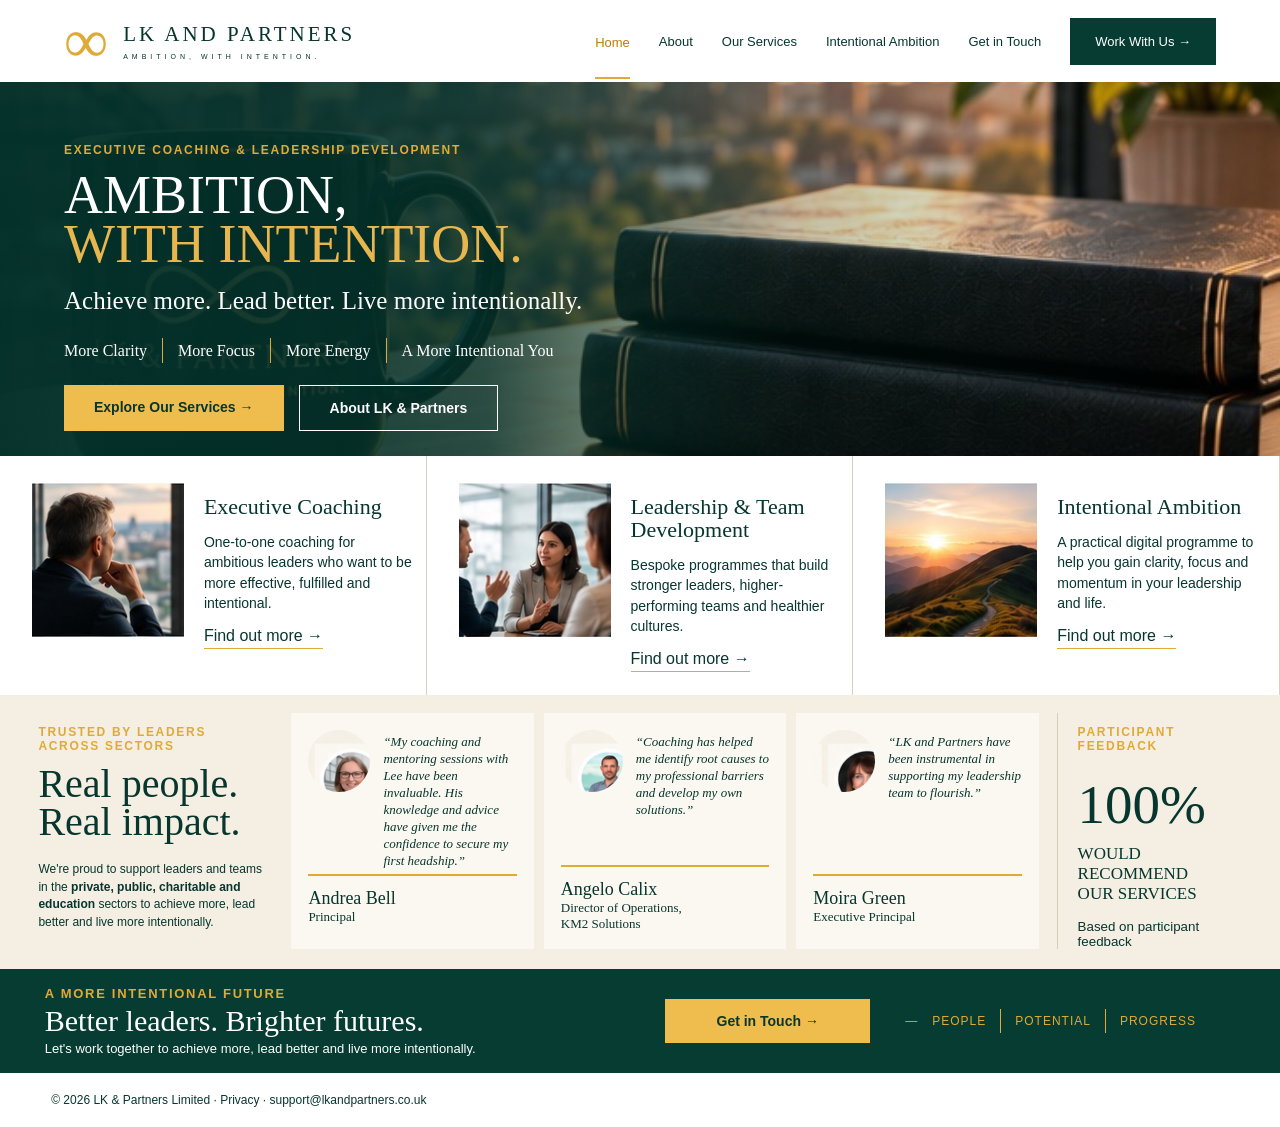
==== commit 63769d6b: "Add files via upload" ====
--- a/index.html
+++ b/index.html
@@ -1,32 +1,28 @@
-<!doctype html><html lang="en"><head><meta charset="utf-8"><meta name="viewport" content="width=device-width,initial-scale=1">
-<title>LK & Partners | Executive Coaching & Leadership Development</title><meta name="description" content=""><link rel="stylesheet" href="styles.css?v=51"></head>
-<body><header class="site-header">
-<a class="brand" href="index.html" aria-label="LK & Partners home">
-<svg class="brand-mark" viewBox="0 0 160 72" aria-hidden="true"><path d="M78 36C58 7 21 8 14 29c-7 22 23 38 46 19L80 31c20-18 49-18 61-2 12 16-4 37-25 32-13-3-25-15-38-32" fill="none" stroke="currentColor" stroke-width="5" stroke-linecap="round" stroke-linejoin="round"/></svg>
-<span class="brand-copy"><strong>LK AND PARTNERS</strong><small>AMBITION, WITH INTENTION.</small></span></a>
-<nav><a class="active" href="index.html">Home</a><a href="about.html">About</a><a href="services.html">Our Services</a><a href="intentional-ambition.html">Intentional Ambition</a><a href="contact.html">Get in Touch</a><a class="nav-cta" href="contact.html">Work With Us →</a></nav></header><main>
-<section class="hero hero-full">
-  <div class="hero-overlay"></div>
-  <div class="hero-copy">
-    <p class="eyebrow">EXECUTIVE COACHING &amp; LEADERSHIP DEVELOPMENT</p>
-    <h1>AMBITION, <span>WITH INTENTION.</span></h1>
-    <h2>Achieve more. Lead better. Live more intentionally.</h2>
-    <div class="pillars"><b>More Clarity</b><i></i><b>More Focus</b><i></i><b>More Energy</b><i></i><b>A More Intentional You</b></div>
-    <div class="actions"><a class="gold-btn" href="services.html">Explore Our Services →</a><a class="outline-btn" href="about.html">About LK &amp; Partners</a></div>
-  </div>
+<!doctype html><html lang="en"><head><meta charset="utf-8"><meta name="viewport" content="width=device-width,initial-scale=1"><title>LK & Partners | Executive Coaching & Leadership Development</title><link rel="stylesheet" href="styles.css"></head><body><header class="header">
+<a class="brand" href="index.html"><span class="infinity">∞</span><span><b>LK AND PARTNERS</b><small>AMBITION, WITH INTENTION.</small></span></a>
+<nav><a class="active" href="index.html">Home</a><a href="about.html">About</a><a href="services.html">Our Services</a><a href="intentional-ambition.html">Intentional Ambition</a><a href="contact.html">Get in Touch</a><a class="work" href="contact.html">Work With Us →</a></nav>
+</header>
+<main>
+<section class="hero">
+<div class="hero-photo"></div><div class="shade"></div>
+<div class="hero-content"><p class="eyebrow">EXECUTIVE COACHING &amp; LEADERSHIP DEVELOPMENT</p><h1>AMBITION,<br><em>WITH INTENTION.</em></h1><h2>Achieve more. Lead better. Live more intentionally.</h2>
+<div class="four"><span>More Clarity</span><i></i><span>More Focus</span><i></i><span>More Energy</span><i></i><span>A More Intentional You</span></div>
+<div class="buttons"><a class="gold" href="services.html">Explore Our Services →</a><a class="outline" href="about.html">About LK &amp; Partners</a></div></div></section>
+
+<section class="services">
+<article><img src="assets/service-coaching.jpg"><div><h3>Executive Coaching</h3><p>One-to-one coaching for ambitious leaders who want to be more effective, fulfilled and intentional.</p><a href="services.html#coaching">Find out more →</a></div></article>
+<article><img src="assets/service-team.jpg"><div><h3>Leadership &amp; Team<br>Development</h3><p>Bespoke programmes that build stronger leaders, higher-performing teams and healthier cultures.</p><a href="services.html#teams">Find out more →</a></div></article>
+<article><img src="assets/service-ambition.jpg"><div><h3>Intentional Ambition</h3><p>A practical digital programme to help you gain clarity, focus and momentum in your leadership and life.</p><a href="intentional-ambition.html">Find out more →</a></div></article>
 </section>
-<section class="services home-services">
-  <article><img src="assets/service-coaching.jpg" alt=""><div><h3>Executive Coaching</h3><p>One-to-one coaching for ambitious leaders who want to be more effective, fulfilled and intentional.</p><a href="services.html#coaching">Find out more →</a></div></article>
-  <article><img src="assets/service-team.jpg" alt=""><div><h3>Leadership &amp; Team Development</h3><p>Bespoke programmes that build stronger leaders, higher-performing teams and healthier cultures.</p><a href="services.html#leadership">Find out more →</a></div></article>
-  <article><img src="assets/service-ambition.jpg" alt=""><div><h3>Intentional Ambition</h3><p>A practical digital programme to help you gain clarity, focus and momentum in your leadership and life.</p><a href="intentional-ambition.html">Find out more →</a></div></article>
+
+<section class="proof">
+<div class="proof-title"><p class="eyebrow">TRUSTED BY LEADERS<br>ACROSS SECTORS</p><h2>Real people.<br>Real impact.</h2><p>We're proud to support leaders and teams in the <b>private, public, charitable and education</b> sectors to achieve more, lead better and live more intentionally.</p></div>
+<div class="quotes">
+<article><div class="quote"><img src="assets/andrea.png"><p>“My coaching and mentoring sessions with Lee have been invaluable. His knowledge and advice have given me the confidence to secure my first headship.”</p></div><div class="who"><b>Andrea Bell</b><span>Principal</span></div></article>
+<article><div class="quote"><img src="assets/angelo.png"><p>“Coaching has helped me identify root causes to my professional barriers and develop my own solutions.”</p></div><div class="who"><b>Angelo Calix</b><span>Director of Operations,<br>KM2 Solutions</span></div></article>
+<article><div class="quote"><img src="assets/moira.png"><p>“LK and Partners have been instrumental in supporting my leadership team to flourish.”</p></div><div class="who"><b>Moira Green</b><span>Executive Principal</span></div></article>
+</div>
+<aside><p class="eyebrow">PARTICIPANT<br>FEEDBACK</p><strong>100%</strong><b>WOULD RECOMMEND<br>OUR SERVICES</b><small>Based on participant feedback</small></aside>
 </section>
-<section class="proof">
-  <div class="proof-intro"><p class="eyebrow">TRUSTED BY LEADERS<br>ACROSS SECTORS</p><h2>Real people.<br>Real impact.</h2><p>We’re proud to support leaders and teams in the <strong>private, public, charitable and education</strong> sectors to achieve more, lead better and live more intentionally.</p></div>
-  <div class="testimonials">
-    <article><div class="quote-row"><img src="assets/andrea.png" alt="Andrea Bell"><blockquote>“My coaching and mentoring sessions with Lee have been invaluable. His knowledge and advice have given me the confidence to secure my first headship.”</blockquote></div><div class="person"><strong>Andrea Bell</strong><span>Principal</span></div></article>
-    <article><div class="quote-row"><img src="assets/angelo.png" alt="Angelo Calix"><blockquote>“Coaching has helped me identify root causes to my professional barriers and develop my own solutions.”</blockquote></div><div class="person"><strong>Angelo Calix</strong><span>Director of Operations,<br>KM2 Solutions</span></div></article>
-    <article><div class="quote-row"><img src="assets/moira.png" alt="Moira Green"><blockquote>“LK and Partners have been instrumental in supporting my leadership team to flourish.”</blockquote></div><div class="person"><strong>Moira Green</strong><span>Executive Principal</span></div></article>
-  </div>
-  <aside class="recommend"><p class="eyebrow">PARTICIPANT<br>FEEDBACK</p><strong>100%</strong><span>WOULD RECOMMEND<br>OUR SERVICES</span><small>Based on participant feedback</small></aside>
-</section>
-<section class="closing"><div><p class="eyebrow">A MORE INTENTIONAL FUTURE</p><h2>Better leaders. Brighter futures.</h2><p>Let’s work together to achieve more, lead better and live more intentionally.</p></div><a class="gold-btn" href="contact.html">Get in Touch →</a></section></main><footer>© 2026 LK &amp; Partners Limited&nbsp;&nbsp;·&nbsp;&nbsp;<a href="privacy.html">Privacy</a>&nbsp;&nbsp;·&nbsp;&nbsp;<a href="mailto:support@lkandpartners.co.uk">support@lkandpartners.co.uk</a></footer></body></html>+<section class="closing"><div><p class="eyebrow">A MORE INTENTIONAL FUTURE</p><h2>Better leaders. Brighter futures.</h2><p>Let's work together to achieve more, lead better and live more intentionally.</p></div><a class="gold" href="contact.html">Get in Touch →</a><div class="ppp"><span>—</span> PEOPLE <i></i> POTENTIAL <i></i> PROGRESS</div></section>
+</main><footer>© 2026 LK &amp; Partners Limited · <a href="privacy.html">Privacy</a> · <a href="mailto:support@lkandpartners.co.uk">support@lkandpartners.co.uk</a></footer></body></html>
--- a/styles.css
+++ b/styles.css
@@ -1,18 +1,4 @@
 
-:root{--green:#073b32;--green2:#0d493e;--gold:#d6a33c;--cream:#f7f2e8;--cream2:#efe6d7;--ink:#102c27;--white:#fff}
-*{box-sizing:border-box}html{scroll-behavior:smooth}body{margin:0;color:var(--ink);background:var(--cream);font-family:Arial,Helvetica,sans-serif}a{color:inherit;text-decoration:none}p{line-height:1.6}
-.site-header{min-height:94px;background:#fff;display:flex;align-items:center;justify-content:space-between;padding:0 4.2%;gap:25px;position:relative;z-index:10}.brand{display:flex;align-items:center;min-width:340px}.brand-mark{width:92px;height:52px;color:var(--gold);margin-right:12px}.brand-copy{display:flex;flex-direction:column}.brand-copy strong{font-family:Georgia,serif;letter-spacing:3px;font-size:21px;font-weight:500;white-space:nowrap}.brand-copy small{font-size:7px;letter-spacing:4px;margin-top:7px}nav{display:flex;align-items:center;gap:25px;font-size:14px;white-space:nowrap}nav .active{color:#a97516;border-bottom:2px solid var(--gold);padding:29px 0}.nav-cta{background:var(--green);color:#fff;padding:17px 22px}
-.eyebrow{color:var(--gold);font-weight:700;letter-spacing:2px;font-size:12px}.gold-btn,.outline-btn{display:inline-block;padding:16px 26px;font-weight:700;border:0;font-size:14px}.gold-btn{background:#e6b856;color:#092d27}.outline-btn{border:1px solid #fff;color:#fff}.text-link{display:inline-block;border-bottom:1px solid var(--gold);padding-bottom:4px;font-weight:700}
-.hero-full{min-height:500px;position:relative;background-image:url("assets/hero-mug-city.png");background-size:cover;background-position:center center;overflow:hidden}.hero-overlay{position:absolute;inset:0;background:linear-gradient(90deg,rgba(7,59,50,.97) 0%,rgba(7,59,50,.88) 38%,rgba(7,59,50,.40) 68%,rgba(7,59,50,.08) 100%)}.hero-copy{position:relative;z-index:2;width:min(720px,58%);padding:64px 6% 55px;color:#fff}.hero-copy h1{font:56px/.95 Georgia,serif;margin:18px 0}.hero-copy h1 span{display:block;color:#e4b85e}.hero-copy h2{font:26px/1.3 Georgia,serif;margin:0 0 30px}.pillars{display:flex;align-items:center;gap:15px;font:15px Georgia,serif;flex-wrap:wrap}.pillars i{height:25px;width:1px;background:var(--gold)}.actions{display:flex;gap:15px;margin-top:32px}
-.home-services{display:grid;grid-template-columns:repeat(3,1fr);background:#fbf8f1}.home-services article{padding:28px 3.2%;display:grid;grid-template-columns:118px 1fr;gap:20px;border-right:1px solid #d9d0c0}.home-services img{display:block;width:118px;height:118px;object-fit:cover;background:#e8dece}.home-services h3{font:24px Georgia,serif;margin:0 0 10px}.home-services p{font-size:14px;line-height:1.45;margin:0 0 12px}.home-services a{font-size:16px;border-bottom:1px solid var(--gold);padding-bottom:4px}
-.proof{display:grid;grid-template-columns:240px 1fr 185px;gap:20px;padding:32px 4%;background:#f3ede1}.proof-intro h2{font:42px/.98 Georgia,serif;margin:12px 0 20px}.proof-intro>p:last-child{font-size:13px;line-height:1.45}.testimonials{display:grid;grid-template-columns:repeat(3,1fr);gap:12px}.testimonials article{background:#faf7ef;padding:18px;min-height:230px;display:flex;flex-direction:column}.quote-row{display:grid;grid-template-columns:68px 1fr;gap:12px}.quote-row img{width:68px;height:68px;border-radius:50%;object-fit:cover}.quote-row blockquote{margin:0;font:italic 14px/1.3 Georgia,serif}.person{margin-top:auto;padding-top:17px;border-top:2px solid var(--gold);display:flex;flex-direction:column;min-height:66px}.person strong{font:700 17px Georgia,serif}.person span{font:14px Georgia,serif;margin-top:3px}.recommend{border-left:1px solid #d4c9b8;padding-left:20px;display:flex;flex-direction:column}.recommend>strong{font:60px Georgia,serif;margin:7px 0}.recommend>span{font:17px Georgia,serif}.recommend small{margin-top:auto;color:#59635f}
-.closing{background:var(--green);color:#fff;padding:28px 5%;display:flex;align-items:center;justify-content:space-between;gap:30px}.closing h2{font:38px Georgia,serif;margin:4px 0}.closing p{margin:4px 0}.closing .gold-btn{min-width:220px;text-align:center}
-.page-hero{background:var(--green);color:#fff;padding:75px 8%;min-height:390px;display:flex;align-items:center}.page-hero>div{max-width:850px}.page-hero h1,.contact-intro h1{font:58px/.98 Georgia,serif;margin:15px 0}.page-hero h1 span,.contact-intro h1 span{color:#e4b85e}.lead{font:20px/1.55 Georgia,serif;max-width:780px}
-.editorial{padding:70px 8%}.two-col{display:grid;grid-template-columns:.8fr 1.2fr;gap:8%}.editorial h2{font:42px/1.05 Georgia,serif;margin:12px 0}.editorial p{font-size:17px}.experience-grid{display:grid;grid-template-columns:repeat(5,1fr);border-top:1px solid #d7cbb8;border-bottom:1px solid #d7cbb8;background:#fbf8f1}.experience-grid div{padding:35px 24px;font:18px/1.3 Georgia,serif;border-right:1px solid #d7cbb8}.dark-band{background:var(--green);color:#fff;padding:65px 8%;text-align:center}.dark-band h2{font:46px Georgia,serif;margin:12px}.dark-band p:last-child{max-width:750px;margin:auto}.simple-cta{padding:45px 8%;display:flex;justify-content:space-between;align-items:center}.simple-cta h2{font:34px Georgia,serif}
-.service-detail{display:grid;grid-template-columns:120px 1fr;gap:35px;padding:65px 10%;background:#fbf8f1}.service-detail.alt{background:#eee5d7}.service-detail.ia-service{background:var(--green);color:#fff}.service-number{font:50px Georgia,serif;color:var(--gold)}.service-detail>div:last-child{max-width:780px}.service-detail h2{font:40px Georgia,serif;margin:8px 0 14px}.service-detail p{font-size:17px}
-.ia-hero{background:var(--green);color:#fff;display:grid;grid-template-columns:1.05fr .95fr;min-height:540px;padding:65px 8%;gap:8%;align-items:center}.ia-hero h1{font:60px/.96 Georgia,serif;margin:14px 0}.ia-hero h1 span{color:#e4b85e}.ia-hero p{font-size:18px;max-width:620px}.device-card{border:10px solid #d9d2c4;border-bottom-width:24px;border-radius:15px;background:#111;padding:5px;box-shadow:0 20px 50px rgba(0,0,0,.25)}.device-screen{min-height:320px;background:var(--cream);color:var(--ink);padding:45px;display:flex;flex-direction:column;justify-content:center}.device-screen small{letter-spacing:2px;color:#9b701c}.device-screen strong{font:38px/1.1 Georgia,serif;margin:20px 0}.device-screen span{font:20px Georgia,serif}.ia-pillars{display:grid;grid-template-columns:repeat(4,1fr);background:#fbf8f1}.ia-pillars div{padding:32px;text-align:center;border-right:1px solid #d9d0c0;font:20px Georgia,serif}.journey{display:grid;grid-template-columns:repeat(5,1fr);background:#efe6d7}.journey article{padding:38px 25px;border-right:1px solid #d1c3ad}.journey small{color:#a87516}.journey h3{font:20px Georgia,serif}.journey p{font-size:14px}.statement{padding:75px 10%;text-align:center;background:var(--green);color:#fff}.statement p{font:23px Georgia,serif}.statement h2{font:44px/1.1 Georgia,serif;color:#e4b85e;max-width:850px;margin:15px auto}.statement span{font-size:17px}.how-grid{display:grid;grid-template-columns:repeat(3,1fr);padding:55px 8%;gap:25px}.how-grid article{border-top:3px solid var(--gold);padding-top:20px}.how-grid h3{font:25px Georgia,serif}
-.contact-wrap{display:grid;grid-template-columns:1fr 1fr;min-height:650px}.contact-intro{background:var(--green);color:#fff;padding:75px 10%}.contact-intro p{max-width:570px}.contact-details{display:flex;flex-direction:column;gap:12px;margin-top:35px;font:18px Georgia,serif}.contact-form{padding:70px 10%;background:#fbf8f1;display:flex;flex-direction:column;gap:22px}.contact-form label{font-size:13px;font-weight:700;letter-spacing:.5px}.contact-form input,.contact-form textarea{width:100%;margin-top:8px;border:0;border-bottom:1px solid #9d968b;background:transparent;padding:12px 3px;font:16px Arial}.contact-form button{align-self:flex-start;cursor:pointer}
-.legal{max-width:900px;margin:auto;padding:70px 7%}.legal h1{font:52px Georgia,serif;margin:15px 0 30px}.legal h2{font:26px Georgia,serif;margin-top:35px}.legal-note{margin-top:45px;padding:22px;background:#eee5d7;border-left:4px solid var(--gold)}
-footer{background:#fff;padding:25px 4%;font-size:13px}
-@media(max-width:1000px){nav{gap:13px;font-size:12px}.brand{min-width:275px}.brand-copy strong{font-size:17px}.brand-mark{width:70px}.hero-copy{width:70%}.proof{grid-template-columns:1fr}.recommend{border-left:0;border-top:1px solid #d4c9b8;padding:20px 0}.experience-grid,.journey{grid-template-columns:1fr 1fr}}
-@media(max-width:760px){.site-header{height:auto;padding:16px 5%;flex-wrap:wrap}.brand{min-width:0}.brand-copy strong{font-size:16px}nav{display:none}.hero-full{min-height:620px;background-position:62% center}.hero-overlay{background:linear-gradient(90deg,rgba(7,59,50,.95),rgba(7,59,50,.62))}.hero-copy{width:100%;padding:55px 6%}.hero-copy h1,.page-hero h1,.contact-intro h1,.ia-hero h1{font-size:43px}.home-services,.testimonials,.two-col,.ia-hero,.contact-wrap,.how-grid{grid-template-columns:1fr}.home-services article{border-right:0;border-bottom:1px solid #d9d0c0}.proof{grid-template-columns:1fr}.closing,.simple-cta{align-items:flex-start;flex-direction:column}.experience-grid,.journey,.ia-pillars{grid-template-columns:1fr}.service-detail{grid-template-columns:65px 1fr;padding:45px 6%}.page-hero,.editorial,.ia-hero{padding-left:6%;padding-right:6%}.device-screen{min-height:260px;padding:30px}.contact-wrap{min-height:0}}
+:root{--green:#073c33;--gold:#e0aa37;--cream:#f5efe4;--ink:#07362f}*{box-sizing:border-box}body{margin:0;background:var(--cream);color:var(--ink);font-family:Arial,sans-serif}a{text-decoration:none;color:inherit}.header{height:82px;background:#fff;display:flex;align-items:center;justify-content:space-between;padding:0 5%;gap:30px}.brand{display:flex;align-items:center;gap:15px}.infinity{font:62px/1 Georgia;color:var(--gold);font-weight:300}.brand span:last-child{display:flex;flex-direction:column}.brand b{font:21px Georgia;letter-spacing:3px;font-weight:500}.brand small{font-size:7px;letter-spacing:4px;margin-top:6px}nav{display:flex;align-items:center;gap:29px;font-size:13px}nav .active{color:#b87e08;border-bottom:2px solid var(--gold);padding:31px 0 27px}.work{background:var(--green);color:#fff;padding:16px 25px}.hero{height:374px;position:relative;overflow:hidden;background:#073c33}.hero-photo{position:absolute;inset:0;background:url('assets/hero.jpg') center/cover no-repeat}.shade{position:absolute;inset:0;background:linear-gradient(90deg,rgba(3,49,42,.98) 0%,rgba(3,49,42,.84) 38%,rgba(3,49,42,.23) 62%,rgba(3,49,42,0) 100%)}.hero-content{position:relative;color:#fff;padding:49px 5%;width:58%;z-index:2}.eyebrow{font-size:12px;letter-spacing:1.7px;color:var(--gold);font-weight:bold}.hero h1{font:54px/.91 Georgia;margin:14px 0 18px}.hero h1 em{font-style:normal;color:#e7b64f}.hero h2{font:25px Georgia;margin:0 0 23px}.four{display:flex;align-items:center;gap:15px;font:16px Georgia}.four i{width:1px;height:25px;background:var(--gold)}.buttons{display:flex;gap:15px;margin-top:22px}.gold,.outline{display:inline-block;padding:14px 30px;font-weight:bold;font-size:14px}.gold{background:#efbd4d;color:#07362f}.outline{border:1px solid #fff;color:#fff}.services{display:grid;grid-template-columns:repeat(3,1fr);background:#fff}.services article{display:grid;grid-template-columns:42% 58%;gap:20px;padding:27px 32px;border-right:1px solid #d8d0c4}.services img{width:100%;height:154px;object-fit:cover}.services h3{font:22px/1.05 Georgia;margin:12px 0}.services p{font-size:14px;line-height:1.45}.services a{font-size:16px;border-bottom:1px solid var(--gold);padding-bottom:4px}.proof{display:grid;grid-template-columns:235px 1fr 185px;gap:18px;padding:18px 3% 20px;background:#f4eee3}.proof-title h2{font:40px/.95 Georgia;margin:12px 0 20px}.proof-title>p:last-child{font-size:12px;line-height:1.45}.quotes{display:grid;grid-template-columns:repeat(3,1fr);gap:10px}.quotes article{background:#fbf8f1;padding:17px;min-height:218px;display:flex;flex-direction:column}.quote{display:grid;grid-template-columns:62px 1fr;gap:13px}.quote img{width:62px;height:62px;border-radius:50%;object-fit:cover}.quote p{font:italic 13px/1.3 Georgia;margin:4px 0}.who{border-top:2px solid var(--gold);padding-top:12px;margin-top:auto;display:flex;flex-direction:column;min-height:58px}.who b{font:18px Georgia}.who span{font:13px Georgia}.proof aside{border-left:1px solid #d7cdbc;padding-left:20px;display:flex;flex-direction:column}.proof aside strong{font:55px Georgia;margin:8px 0}.proof aside>b{font:17px Georgia}.proof aside small{margin-top:auto}.closing{background:var(--green);color:#fff;min-height:98px;padding:15px 3.5%;display:grid;grid-template-columns:1fr 205px 330px;align-items:center;gap:35px}.closing h2{font:30px Georgia;margin:3px 0}.closing p{margin:2px 0;font-size:13px}.closing .gold{text-align:center}.ppp{color:var(--gold);font-size:12px;letter-spacing:1px;display:flex;gap:14px;align-items:center}.ppp i{height:24px;width:1px;background:var(--gold)}footer{background:#fff;padding:20px 4%;font-size:12px}
+.page{max-width:1100px;margin:auto;padding:70px 6%}.page h1{font:52px Georgia}.page h2{font:30px Georgia;margin-top:35px}.page .lead{font:21px/1.5 Georgia}.dark-page{background:var(--green);color:#fff;max-width:none;padding:70px 10%}.contact-grid{display:grid;grid-template-columns:1fr 1fr;gap:60px}.contact-grid label{display:block;margin:18px 0;font-size:13px;font-weight:bold}.contact-grid input,.contact-grid textarea{width:100%;padding:12px;border:0;border-bottom:1px solid #999;background:transparent}
+@media(max-width:900px){nav{display:none}.hero{height:auto;min-height:560px}.hero-content{width:100%;padding:50px 6%}.hero h1{font-size:43px}.services,.quotes,.proof,.closing,.contact-grid{grid-template-columns:1fr}.services article{grid-template-columns:130px 1fr}.proof aside{border-left:0;border-top:1px solid #ddd;padding:20px 0}.ppp{display:none}}
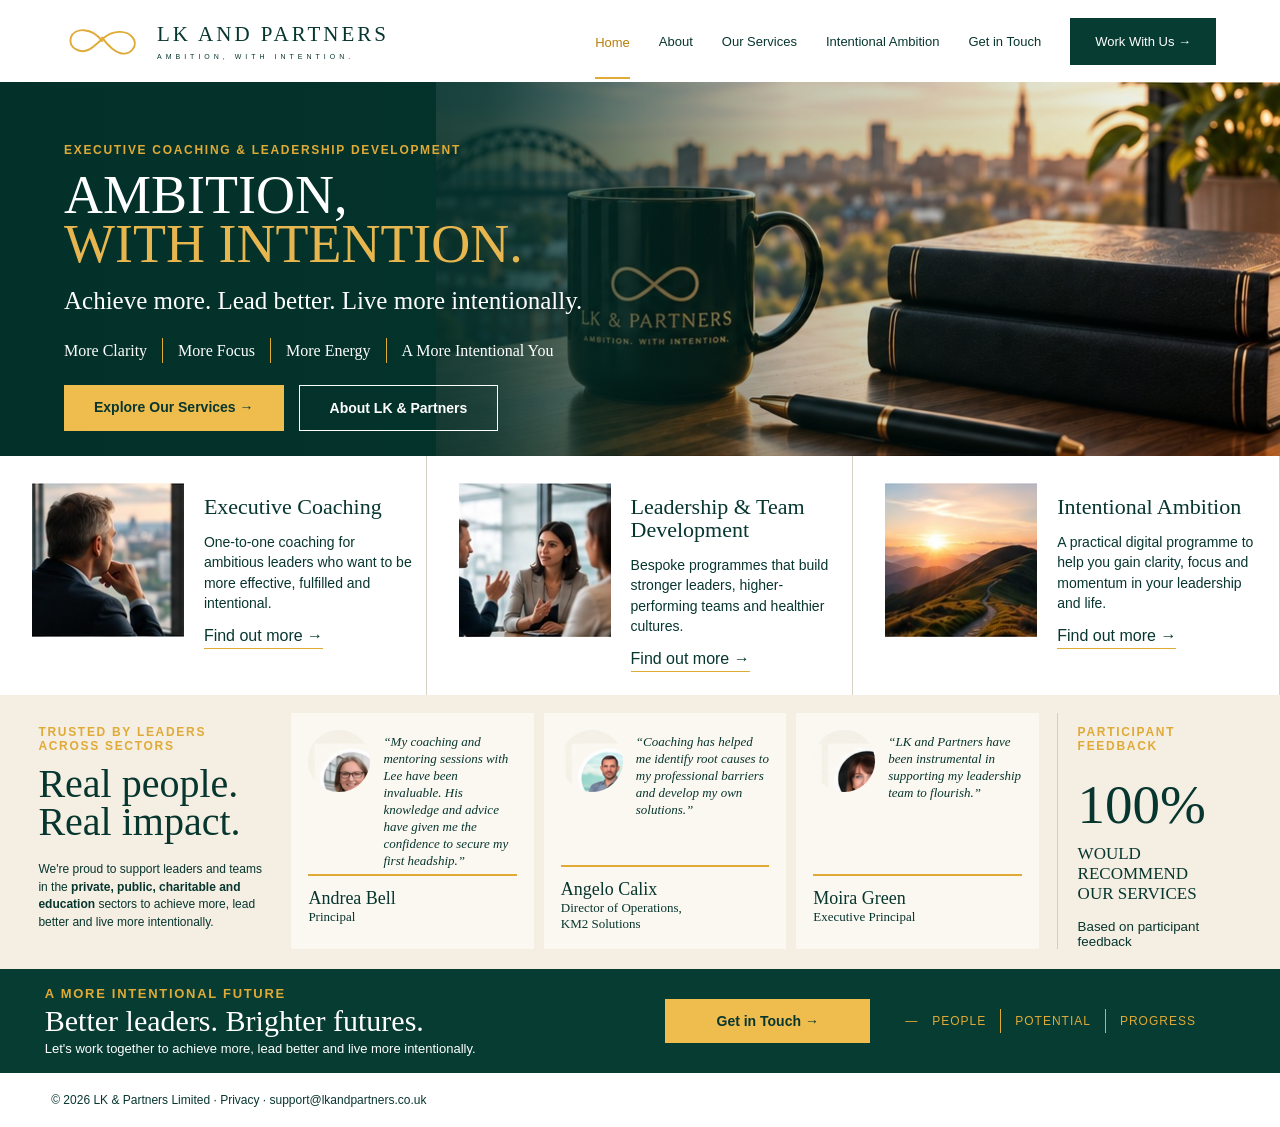
==== commit 1e7ee761: "Add files via upload" ====
--- a/index.html
+++ b/index.html
@@ -1,5 +1,5 @@
 <!doctype html><html lang="en"><head><meta charset="utf-8"><meta name="viewport" content="width=device-width,initial-scale=1"><title>LK & Partners | Executive Coaching & Leadership Development</title><link rel="stylesheet" href="styles.css"></head><body><header class="header">
-<a class="brand" href="index.html"><span class="infinity">∞</span><span><b>LK AND PARTNERS</b><small>AMBITION, WITH INTENTION.</small></span></a>
+<a class="brand" href="index.html"><svg class="logo-mark" viewBox="0 0 160 72" aria-hidden="true"><path d="M78 36C58 7 21 8 14 29c-7 22 23 38 46 19L80 31c20-18 49-18 61-2 12 16-4 37-25 32-13-3-25-15-38-32" fill="none" stroke="currentColor" stroke-width="4" stroke-linecap="round" stroke-linejoin="round"/></svg><span><b>LK AND PARTNERS</b><small>AMBITION, WITH INTENTION.</small></span></a>
 <nav><a class="active" href="index.html">Home</a><a href="about.html">About</a><a href="services.html">Our Services</a><a href="intentional-ambition.html">Intentional Ambition</a><a href="contact.html">Get in Touch</a><a class="work" href="contact.html">Work With Us →</a></nav>
 </header>
 <main>
--- a/styles.css
+++ b/styles.css
@@ -1,4 +1,6 @@
 
-:root{--green:#073c33;--gold:#e0aa37;--cream:#f5efe4;--ink:#07362f}*{box-sizing:border-box}body{margin:0;background:var(--cream);color:var(--ink);font-family:Arial,sans-serif}a{text-decoration:none;color:inherit}.header{height:82px;background:#fff;display:flex;align-items:center;justify-content:space-between;padding:0 5%;gap:30px}.brand{display:flex;align-items:center;gap:15px}.infinity{font:62px/1 Georgia;color:var(--gold);font-weight:300}.brand span:last-child{display:flex;flex-direction:column}.brand b{font:21px Georgia;letter-spacing:3px;font-weight:500}.brand small{font-size:7px;letter-spacing:4px;margin-top:6px}nav{display:flex;align-items:center;gap:29px;font-size:13px}nav .active{color:#b87e08;border-bottom:2px solid var(--gold);padding:31px 0 27px}.work{background:var(--green);color:#fff;padding:16px 25px}.hero{height:374px;position:relative;overflow:hidden;background:#073c33}.hero-photo{position:absolute;inset:0;background:url('assets/hero.jpg') center/cover no-repeat}.shade{position:absolute;inset:0;background:linear-gradient(90deg,rgba(3,49,42,.98) 0%,rgba(3,49,42,.84) 38%,rgba(3,49,42,.23) 62%,rgba(3,49,42,0) 100%)}.hero-content{position:relative;color:#fff;padding:49px 5%;width:58%;z-index:2}.eyebrow{font-size:12px;letter-spacing:1.7px;color:var(--gold);font-weight:bold}.hero h1{font:54px/.91 Georgia;margin:14px 0 18px}.hero h1 em{font-style:normal;color:#e7b64f}.hero h2{font:25px Georgia;margin:0 0 23px}.four{display:flex;align-items:center;gap:15px;font:16px Georgia}.four i{width:1px;height:25px;background:var(--gold)}.buttons{display:flex;gap:15px;margin-top:22px}.gold,.outline{display:inline-block;padding:14px 30px;font-weight:bold;font-size:14px}.gold{background:#efbd4d;color:#07362f}.outline{border:1px solid #fff;color:#fff}.services{display:grid;grid-template-columns:repeat(3,1fr);background:#fff}.services article{display:grid;grid-template-columns:42% 58%;gap:20px;padding:27px 32px;border-right:1px solid #d8d0c4}.services img{width:100%;height:154px;object-fit:cover}.services h3{font:22px/1.05 Georgia;margin:12px 0}.services p{font-size:14px;line-height:1.45}.services a{font-size:16px;border-bottom:1px solid var(--gold);padding-bottom:4px}.proof{display:grid;grid-template-columns:235px 1fr 185px;gap:18px;padding:18px 3% 20px;background:#f4eee3}.proof-title h2{font:40px/.95 Georgia;margin:12px 0 20px}.proof-title>p:last-child{font-size:12px;line-height:1.45}.quotes{display:grid;grid-template-columns:repeat(3,1fr);gap:10px}.quotes article{background:#fbf8f1;padding:17px;min-height:218px;display:flex;flex-direction:column}.quote{display:grid;grid-template-columns:62px 1fr;gap:13px}.quote img{width:62px;height:62px;border-radius:50%;object-fit:cover}.quote p{font:italic 13px/1.3 Georgia;margin:4px 0}.who{border-top:2px solid var(--gold);padding-top:12px;margin-top:auto;display:flex;flex-direction:column;min-height:58px}.who b{font:18px Georgia}.who span{font:13px Georgia}.proof aside{border-left:1px solid #d7cdbc;padding-left:20px;display:flex;flex-direction:column}.proof aside strong{font:55px Georgia;margin:8px 0}.proof aside>b{font:17px Georgia}.proof aside small{margin-top:auto}.closing{background:var(--green);color:#fff;min-height:98px;padding:15px 3.5%;display:grid;grid-template-columns:1fr 205px 330px;align-items:center;gap:35px}.closing h2{font:30px Georgia;margin:3px 0}.closing p{margin:2px 0;font-size:13px}.closing .gold{text-align:center}.ppp{color:var(--gold);font-size:12px;letter-spacing:1px;display:flex;gap:14px;align-items:center}.ppp i{height:24px;width:1px;background:var(--gold)}footer{background:#fff;padding:20px 4%;font-size:12px}
+:root{--green:#073c33;--gold:#e0aa37;--cream:#f5efe4;--ink:#07362f}*{box-sizing:border-box}body{margin:0;background:var(--cream);color:var(--ink);font-family:Arial,sans-serif}a{text-decoration:none;color:inherit}.header{height:82px;background:#fff;display:flex;align-items:center;justify-content:space-between;padding:0 5%;gap:30px}.brand{display:flex;align-items:center;gap:15px}.infinity{font:62px/1 Georgia;color:var(--gold);font-weight:300}.brand span:last-child{display:flex;flex-direction:column}.brand b{font:21px Georgia;letter-spacing:3px;font-weight:500}.brand small{font-size:7px;letter-spacing:4px;margin-top:6px}nav{display:flex;align-items:center;gap:29px;font-size:13px}nav .active{color:#b87e08;border-bottom:2px solid var(--gold);padding:31px 0 27px}.work{background:var(--green);color:#fff;padding:16px 25px}.hero{height:374px;position:relative;overflow:hidden;background:#073c33}.hero-photo{position:absolute;inset:0;background-color:#073c33;background-image:url('assets/hero.jpg');background-repeat:no-repeat;background-size:auto 100%;background-position:right center}.shade{position:absolute;inset:0;background:linear-gradient(90deg,rgba(3,49,42,.98) 0%,rgba(3,49,42,.84) 38%,rgba(3,49,42,.23) 62%,rgba(3,49,42,0) 100%)}.hero-content{position:relative;color:#fff;padding:49px 5%;width:58%;z-index:2}.eyebrow{font-size:12px;letter-spacing:1.7px;color:var(--gold);font-weight:bold}.hero h1{font:54px/.91 Georgia;margin:14px 0 18px}.hero h1 em{font-style:normal;color:#e7b64f}.hero h2{font:25px Georgia;margin:0 0 23px}.four{display:flex;align-items:center;gap:15px;font:16px Georgia}.four i{width:1px;height:25px;background:var(--gold)}.buttons{display:flex;gap:15px;margin-top:22px}.gold,.outline{display:inline-block;padding:14px 30px;font-weight:bold;font-size:14px}.gold{background:#efbd4d;color:#07362f}.outline{border:1px solid #fff;color:#fff}.services{display:grid;grid-template-columns:repeat(3,1fr);background:#fff}.services article{display:grid;grid-template-columns:42% 58%;gap:20px;padding:27px 32px;border-right:1px solid #d8d0c4}.services img{width:100%;height:154px;object-fit:cover}.services h3{font:22px/1.05 Georgia;margin:12px 0}.services p{font-size:14px;line-height:1.45}.services a{font-size:16px;border-bottom:1px solid var(--gold);padding-bottom:4px}.proof{display:grid;grid-template-columns:235px 1fr 185px;gap:18px;padding:18px 3% 20px;background:#f4eee3}.proof-title h2{font:40px/.95 Georgia;margin:12px 0 20px}.proof-title>p:last-child{font-size:12px;line-height:1.45}.quotes{display:grid;grid-template-columns:repeat(3,1fr);gap:10px}.quotes article{background:#fbf8f1;padding:17px;min-height:218px;display:flex;flex-direction:column}.quote{display:grid;grid-template-columns:62px 1fr;gap:13px}.quote img{width:62px;height:62px;border-radius:50%;object-fit:cover}.quote p{font:italic 13px/1.3 Georgia;margin:4px 0}.who{border-top:2px solid var(--gold);padding-top:12px;margin-top:auto;display:flex;flex-direction:column;min-height:58px}.who b{font:18px Georgia}.who span{font:13px Georgia}.proof aside{border-left:1px solid #d7cdbc;padding-left:20px;display:flex;flex-direction:column}.proof aside strong{font:55px Georgia;margin:8px 0}.proof aside>b{font:17px Georgia}.proof aside small{margin-top:auto}.closing{background:var(--green);color:#fff;min-height:98px;padding:15px 3.5%;display:grid;grid-template-columns:1fr 205px 330px;align-items:center;gap:35px}.closing h2{font:30px Georgia;margin:3px 0}.closing p{margin:2px 0;font-size:13px}.closing .gold{text-align:center}.ppp{color:var(--gold);font-size:12px;letter-spacing:1px;display:flex;gap:14px;align-items:center}.ppp i{height:24px;width:1px;background:var(--gold)}footer{background:#fff;padding:20px 4%;font-size:12px}
 .page{max-width:1100px;margin:auto;padding:70px 6%}.page h1{font:52px Georgia}.page h2{font:30px Georgia;margin-top:35px}.page .lead{font:21px/1.5 Georgia}.dark-page{background:var(--green);color:#fff;max-width:none;padding:70px 10%}.contact-grid{display:grid;grid-template-columns:1fr 1fr;gap:60px}.contact-grid label{display:block;margin:18px 0;font-size:13px;font-weight:bold}.contact-grid input,.contact-grid textarea{width:100%;padding:12px;border:0;border-bottom:1px solid #999;background:transparent}
 @media(max-width:900px){nav{display:none}.hero{height:auto;min-height:560px}.hero-content{width:100%;padding:50px 6%}.hero h1{font-size:43px}.services,.quotes,.proof,.closing,.contact-grid{grid-template-columns:1fr}.services article{grid-template-columns:130px 1fr}.proof aside{border-left:0;border-top:1px solid #ddd;padding:20px 0}.ppp{display:none}}
+
+.logo-mark{width:78px;height:48px;color:var(--gold);flex:0 0 auto}
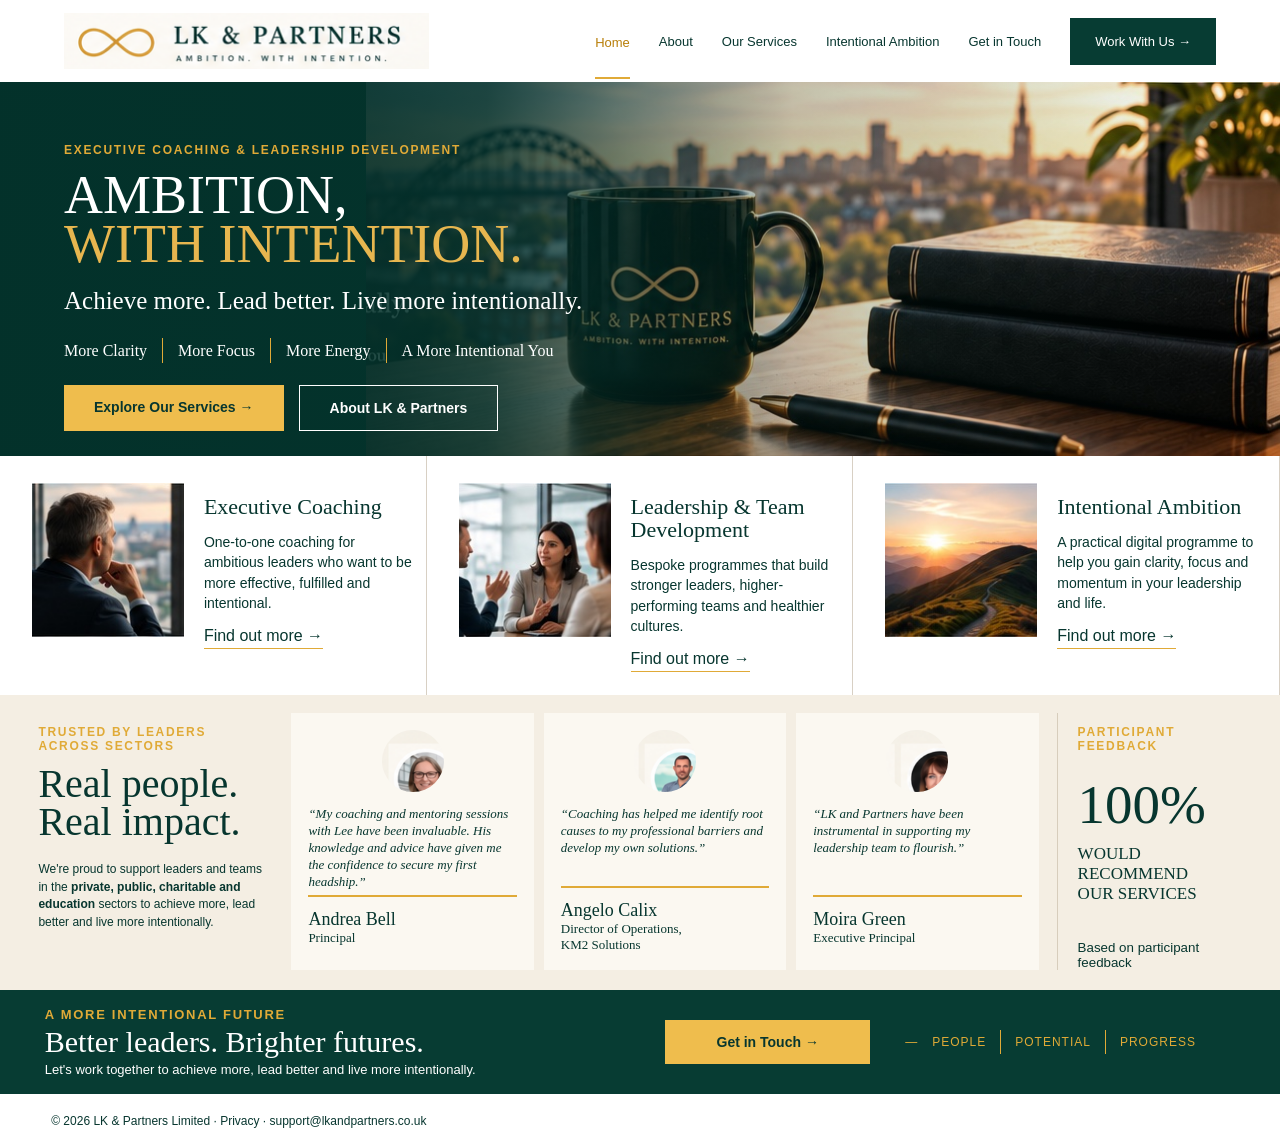
==== commit 7c200d41: "Add files via upload" ====
--- a/index.html
+++ b/index.html
@@ -1,5 +1,5 @@
 <!doctype html><html lang="en"><head><meta charset="utf-8"><meta name="viewport" content="width=device-width,initial-scale=1"><title>LK & Partners | Executive Coaching & Leadership Development</title><link rel="stylesheet" href="styles.css"></head><body><header class="header">
-<a class="brand" href="index.html"><svg class="logo-mark" viewBox="0 0 160 72" aria-hidden="true"><path d="M78 36C58 7 21 8 14 29c-7 22 23 38 46 19L80 31c20-18 49-18 61-2 12 16-4 37-25 32-13-3-25-15-38-32" fill="none" stroke="currentColor" stroke-width="4" stroke-linecap="round" stroke-linejoin="round"/></svg><span><b>LK AND PARTNERS</b><small>AMBITION, WITH INTENTION.</small></span></a>
+<a class="brand brand-image" href="index.html"><img src="assets/lk-partners-logo.png" alt="LK & Partners — Ambition, with intention."></a>
 <nav><a class="active" href="index.html">Home</a><a href="about.html">About</a><a href="services.html">Our Services</a><a href="intentional-ambition.html">Intentional Ambition</a><a href="contact.html">Get in Touch</a><a class="work" href="contact.html">Work With Us →</a></nav>
 </header>
 <main>
--- a/styles.css
+++ b/styles.css
@@ -1,6 +1,12 @@
 
-:root{--green:#073c33;--gold:#e0aa37;--cream:#f5efe4;--ink:#07362f}*{box-sizing:border-box}body{margin:0;background:var(--cream);color:var(--ink);font-family:Arial,sans-serif}a{text-decoration:none;color:inherit}.header{height:82px;background:#fff;display:flex;align-items:center;justify-content:space-between;padding:0 5%;gap:30px}.brand{display:flex;align-items:center;gap:15px}.infinity{font:62px/1 Georgia;color:var(--gold);font-weight:300}.brand span:last-child{display:flex;flex-direction:column}.brand b{font:21px Georgia;letter-spacing:3px;font-weight:500}.brand small{font-size:7px;letter-spacing:4px;margin-top:6px}nav{display:flex;align-items:center;gap:29px;font-size:13px}nav .active{color:#b87e08;border-bottom:2px solid var(--gold);padding:31px 0 27px}.work{background:var(--green);color:#fff;padding:16px 25px}.hero{height:374px;position:relative;overflow:hidden;background:#073c33}.hero-photo{position:absolute;inset:0;background-color:#073c33;background-image:url('assets/hero.jpg');background-repeat:no-repeat;background-size:auto 100%;background-position:right center}.shade{position:absolute;inset:0;background:linear-gradient(90deg,rgba(3,49,42,.98) 0%,rgba(3,49,42,.84) 38%,rgba(3,49,42,.23) 62%,rgba(3,49,42,0) 100%)}.hero-content{position:relative;color:#fff;padding:49px 5%;width:58%;z-index:2}.eyebrow{font-size:12px;letter-spacing:1.7px;color:var(--gold);font-weight:bold}.hero h1{font:54px/.91 Georgia;margin:14px 0 18px}.hero h1 em{font-style:normal;color:#e7b64f}.hero h2{font:25px Georgia;margin:0 0 23px}.four{display:flex;align-items:center;gap:15px;font:16px Georgia}.four i{width:1px;height:25px;background:var(--gold)}.buttons{display:flex;gap:15px;margin-top:22px}.gold,.outline{display:inline-block;padding:14px 30px;font-weight:bold;font-size:14px}.gold{background:#efbd4d;color:#07362f}.outline{border:1px solid #fff;color:#fff}.services{display:grid;grid-template-columns:repeat(3,1fr);background:#fff}.services article{display:grid;grid-template-columns:42% 58%;gap:20px;padding:27px 32px;border-right:1px solid #d8d0c4}.services img{width:100%;height:154px;object-fit:cover}.services h3{font:22px/1.05 Georgia;margin:12px 0}.services p{font-size:14px;line-height:1.45}.services a{font-size:16px;border-bottom:1px solid var(--gold);padding-bottom:4px}.proof{display:grid;grid-template-columns:235px 1fr 185px;gap:18px;padding:18px 3% 20px;background:#f4eee3}.proof-title h2{font:40px/.95 Georgia;margin:12px 0 20px}.proof-title>p:last-child{font-size:12px;line-height:1.45}.quotes{display:grid;grid-template-columns:repeat(3,1fr);gap:10px}.quotes article{background:#fbf8f1;padding:17px;min-height:218px;display:flex;flex-direction:column}.quote{display:grid;grid-template-columns:62px 1fr;gap:13px}.quote img{width:62px;height:62px;border-radius:50%;object-fit:cover}.quote p{font:italic 13px/1.3 Georgia;margin:4px 0}.who{border-top:2px solid var(--gold);padding-top:12px;margin-top:auto;display:flex;flex-direction:column;min-height:58px}.who b{font:18px Georgia}.who span{font:13px Georgia}.proof aside{border-left:1px solid #d7cdbc;padding-left:20px;display:flex;flex-direction:column}.proof aside strong{font:55px Georgia;margin:8px 0}.proof aside>b{font:17px Georgia}.proof aside small{margin-top:auto}.closing{background:var(--green);color:#fff;min-height:98px;padding:15px 3.5%;display:grid;grid-template-columns:1fr 205px 330px;align-items:center;gap:35px}.closing h2{font:30px Georgia;margin:3px 0}.closing p{margin:2px 0;font-size:13px}.closing .gold{text-align:center}.ppp{color:var(--gold);font-size:12px;letter-spacing:1px;display:flex;gap:14px;align-items:center}.ppp i{height:24px;width:1px;background:var(--gold)}footer{background:#fff;padding:20px 4%;font-size:12px}
+:root{--green:#073c33;--gold:#e0aa37;--cream:#f5efe4;--ink:#07362f}*{box-sizing:border-box}body{margin:0;background:var(--cream);color:var(--ink);font-family:Arial,sans-serif}a{text-decoration:none;color:inherit}.header{height:82px;background:#fff;display:flex;align-items:center;justify-content:space-between;padding:0 5%;gap:30px}.brand{display:flex;align-items:center;gap:15px}.infinity{font:62px/1 Georgia;color:var(--gold);font-weight:300}.brand span:last-child{display:flex;flex-direction:column}.brand b{font:21px Georgia;letter-spacing:3px;font-weight:500}.brand small{font-size:7px;letter-spacing:4px;margin-top:6px}nav{display:flex;align-items:center;gap:29px;font-size:13px}nav .active{color:#b87e08;border-bottom:2px solid var(--gold);padding:31px 0 27px}.work{background:var(--green);color:#fff;padding:16px 25px}.hero{height:374px;position:relative;overflow:hidden;background:#073c33}.hero-photo{position:absolute;inset:0;background-color:#073c33;background-image:url('assets/hero-mug-right.jpg');background-repeat:no-repeat;background-size:auto 100%;background-position:right center}.shade{position:absolute;inset:0;background:linear-gradient(90deg,rgba(3,49,42,.98) 0%,rgba(3,49,42,.84) 38%,rgba(3,49,42,.23) 62%,rgba(3,49,42,0) 100%)}.hero-content{position:relative;color:#fff;padding:49px 5%;width:58%;z-index:2}.eyebrow{font-size:12px;letter-spacing:1.7px;color:var(--gold);font-weight:bold}.hero h1{font:54px/.91 Georgia;margin:14px 0 18px}.hero h1 em{font-style:normal;color:#e7b64f}.hero h2{font:25px Georgia;margin:0 0 23px}.four{display:flex;align-items:center;gap:15px;font:16px Georgia}.four i{width:1px;height:25px;background:var(--gold)}.buttons{display:flex;gap:15px;margin-top:22px}.gold,.outline{display:inline-block;padding:14px 30px;font-weight:bold;font-size:14px}.gold{background:#efbd4d;color:#07362f}.outline{border:1px solid #fff;color:#fff}.services{display:grid;grid-template-columns:repeat(3,1fr);background:#fff}.services article{display:grid;grid-template-columns:42% 58%;gap:20px;padding:27px 32px;border-right:1px solid #d8d0c4}.services img{width:100%;height:154px;object-fit:cover}.services h3{font:22px/1.05 Georgia;margin:12px 0}.services p{font-size:14px;line-height:1.45}.services a{font-size:16px;border-bottom:1px solid var(--gold);padding-bottom:4px}.proof{display:grid;grid-template-columns:235px 1fr 185px;gap:18px;padding:18px 3% 20px;background:#f4eee3}.proof-title h2{font:40px/.95 Georgia;margin:12px 0 20px}.proof-title>p:last-child{font-size:12px;line-height:1.45}.quotes{display:grid;grid-template-columns:repeat(3,1fr);gap:10px}.quotes article{background:#fbf8f1;padding:17px;min-height:218px;display:flex;flex-direction:column}.quote{display:grid;grid-template-columns:62px 1fr;gap:13px}.quote img{width:62px;height:62px;border-radius:50%;object-fit:cover}.quote p{font:italic 13px/1.3 Georgia;margin:4px 0}.who{border-top:2px solid var(--gold);padding-top:12px;margin-top:auto;display:flex;flex-direction:column;min-height:58px}.who b{font:18px Georgia}.who span{font:13px Georgia}.proof aside{border-left:1px solid #d7cdbc;padding-left:20px;display:flex;flex-direction:column}.proof aside strong{font:55px Georgia;margin:8px 0}.proof aside>b{font:17px Georgia}.proof aside small{margin-top:auto}.closing{background:var(--green);color:#fff;min-height:98px;padding:15px 3.5%;display:grid;grid-template-columns:1fr 205px 330px;align-items:center;gap:35px}.closing h2{font:30px Georgia;margin:3px 0}.closing p{margin:2px 0;font-size:13px}.closing .gold{text-align:center}.ppp{color:var(--gold);font-size:12px;letter-spacing:1px;display:flex;gap:14px;align-items:center}.ppp i{height:24px;width:1px;background:var(--gold)}footer{background:#fff;padding:20px 4%;font-size:12px}
 .page{max-width:1100px;margin:auto;padding:70px 6%}.page h1{font:52px Georgia}.page h2{font:30px Georgia;margin-top:35px}.page .lead{font:21px/1.5 Georgia}.dark-page{background:var(--green);color:#fff;max-width:none;padding:70px 10%}.contact-grid{display:grid;grid-template-columns:1fr 1fr;gap:60px}.contact-grid label{display:block;margin:18px 0;font-size:13px;font-weight:bold}.contact-grid input,.contact-grid textarea{width:100%;padding:12px;border:0;border-bottom:1px solid #999;background:transparent}
 @media(max-width:900px){nav{display:none}.hero{height:auto;min-height:560px}.hero-content{width:100%;padding:50px 6%}.hero h1{font-size:43px}.services,.quotes,.proof,.closing,.contact-grid{grid-template-columns:1fr}.services article{grid-template-columns:130px 1fr}.proof aside{border-left:0;border-top:1px solid #ddd;padding:20px 0}.ppp{display:none}}
 
-.logo-mark{width:78px;height:48px;color:var(--gold);flex:0 0 auto}
+/* Requested three-fix patch */
+.brand-image{display:flex;align-items:center}
+.brand-image img{display:block;width:365px;max-width:30vw;height:auto;object-fit:contain}
+.quote{display:flex!important;flex-direction:column;align-items:center;text-align:left;gap:10px}
+.quote img{display:block;margin:0 auto;width:62px;height:62px;border-radius:50%;object-fit:cover}
+.quote p{width:100%}
+@media(max-width:900px){.brand-image img{width:290px;max-width:75vw}}
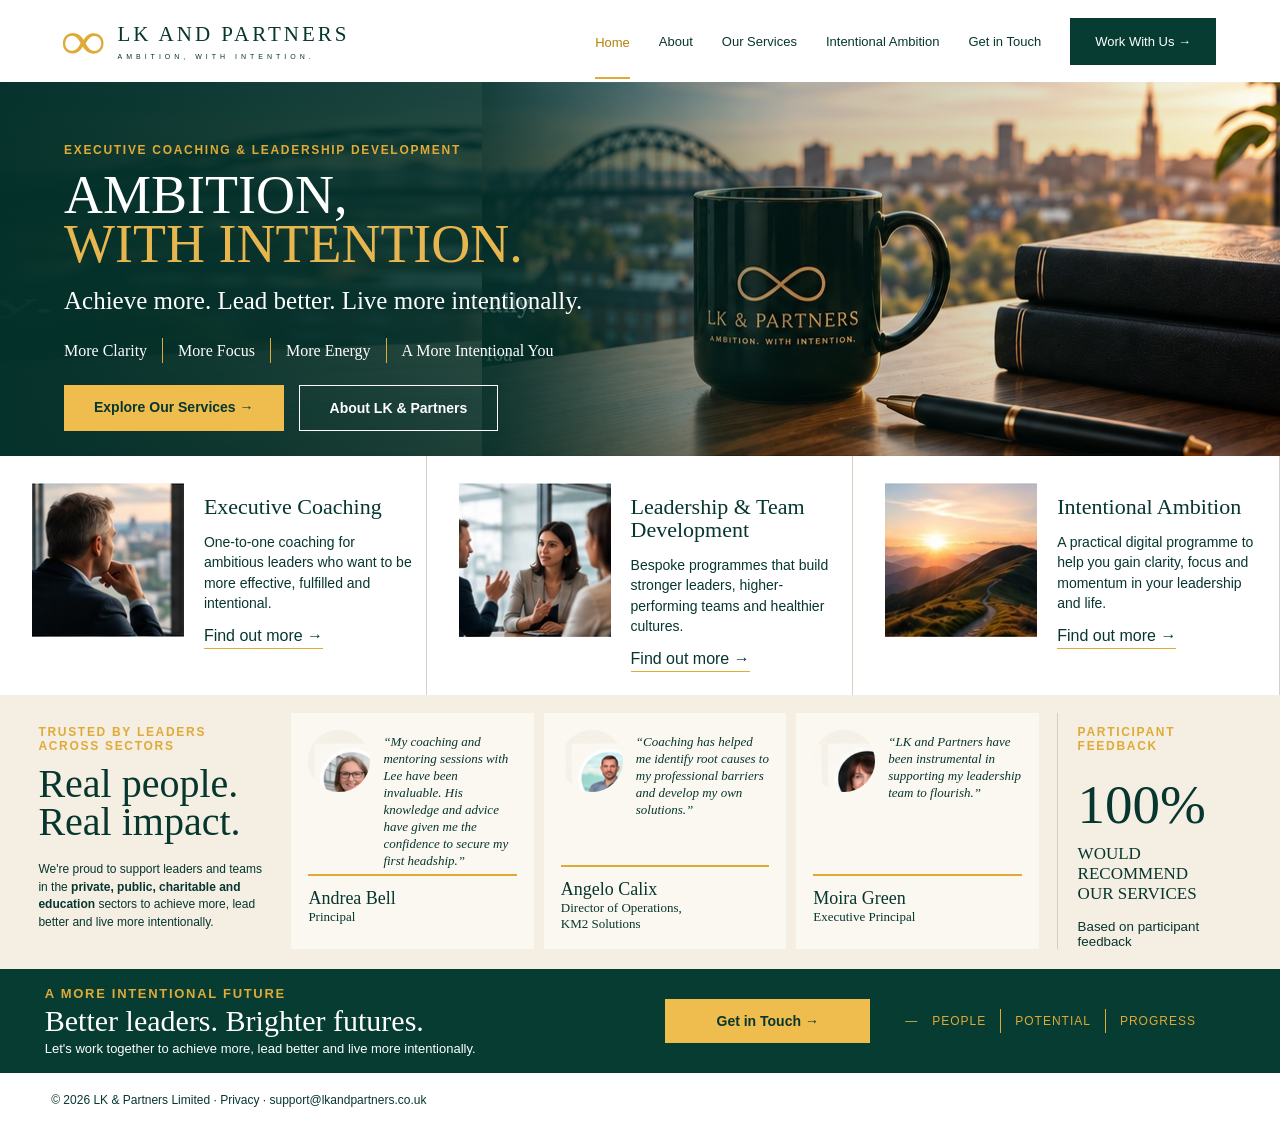
==== commit 0766c903: "Add files via upload" ====
--- a/index.html
+++ b/index.html
@@ -1,5 +1,5 @@
 <!doctype html><html lang="en"><head><meta charset="utf-8"><meta name="viewport" content="width=device-width,initial-scale=1"><title>LK & Partners | Executive Coaching & Leadership Development</title><link rel="stylesheet" href="styles.css"></head><body><header class="header">
-<a class="brand brand-image" href="index.html"><img src="assets/lk-partners-logo.png" alt="LK & Partners — Ambition, with intention."></a>
+<a class="brand" href="index.html"><span class="infinity">∞</span><span><b>LK AND PARTNERS</b><small>AMBITION, WITH INTENTION.</small></span></a>
 <nav><a class="active" href="index.html">Home</a><a href="about.html">About</a><a href="services.html">Our Services</a><a href="intentional-ambition.html">Intentional Ambition</a><a href="contact.html">Get in Touch</a><a class="work" href="contact.html">Work With Us →</a></nav>
 </header>
 <main>
--- a/styles.css
+++ b/styles.css
@@ -1,12 +1,7 @@
 
-:root{--green:#073c33;--gold:#e0aa37;--cream:#f5efe4;--ink:#07362f}*{box-sizing:border-box}body{margin:0;background:var(--cream);color:var(--ink);font-family:Arial,sans-serif}a{text-decoration:none;color:inherit}.header{height:82px;background:#fff;display:flex;align-items:center;justify-content:space-between;padding:0 5%;gap:30px}.brand{display:flex;align-items:center;gap:15px}.infinity{font:62px/1 Georgia;color:var(--gold);font-weight:300}.brand span:last-child{display:flex;flex-direction:column}.brand b{font:21px Georgia;letter-spacing:3px;font-weight:500}.brand small{font-size:7px;letter-spacing:4px;margin-top:6px}nav{display:flex;align-items:center;gap:29px;font-size:13px}nav .active{color:#b87e08;border-bottom:2px solid var(--gold);padding:31px 0 27px}.work{background:var(--green);color:#fff;padding:16px 25px}.hero{height:374px;position:relative;overflow:hidden;background:#073c33}.hero-photo{position:absolute;inset:0;background-color:#073c33;background-image:url('assets/hero-mug-right.jpg');background-repeat:no-repeat;background-size:auto 100%;background-position:right center}.shade{position:absolute;inset:0;background:linear-gradient(90deg,rgba(3,49,42,.98) 0%,rgba(3,49,42,.84) 38%,rgba(3,49,42,.23) 62%,rgba(3,49,42,0) 100%)}.hero-content{position:relative;color:#fff;padding:49px 5%;width:58%;z-index:2}.eyebrow{font-size:12px;letter-spacing:1.7px;color:var(--gold);font-weight:bold}.hero h1{font:54px/.91 Georgia;margin:14px 0 18px}.hero h1 em{font-style:normal;color:#e7b64f}.hero h2{font:25px Georgia;margin:0 0 23px}.four{display:flex;align-items:center;gap:15px;font:16px Georgia}.four i{width:1px;height:25px;background:var(--gold)}.buttons{display:flex;gap:15px;margin-top:22px}.gold,.outline{display:inline-block;padding:14px 30px;font-weight:bold;font-size:14px}.gold{background:#efbd4d;color:#07362f}.outline{border:1px solid #fff;color:#fff}.services{display:grid;grid-template-columns:repeat(3,1fr);background:#fff}.services article{display:grid;grid-template-columns:42% 58%;gap:20px;padding:27px 32px;border-right:1px solid #d8d0c4}.services img{width:100%;height:154px;object-fit:cover}.services h3{font:22px/1.05 Georgia;margin:12px 0}.services p{font-size:14px;line-height:1.45}.services a{font-size:16px;border-bottom:1px solid var(--gold);padding-bottom:4px}.proof{display:grid;grid-template-columns:235px 1fr 185px;gap:18px;padding:18px 3% 20px;background:#f4eee3}.proof-title h2{font:40px/.95 Georgia;margin:12px 0 20px}.proof-title>p:last-child{font-size:12px;line-height:1.45}.quotes{display:grid;grid-template-columns:repeat(3,1fr);gap:10px}.quotes article{background:#fbf8f1;padding:17px;min-height:218px;display:flex;flex-direction:column}.quote{display:grid;grid-template-columns:62px 1fr;gap:13px}.quote img{width:62px;height:62px;border-radius:50%;object-fit:cover}.quote p{font:italic 13px/1.3 Georgia;margin:4px 0}.who{border-top:2px solid var(--gold);padding-top:12px;margin-top:auto;display:flex;flex-direction:column;min-height:58px}.who b{font:18px Georgia}.who span{font:13px Georgia}.proof aside{border-left:1px solid #d7cdbc;padding-left:20px;display:flex;flex-direction:column}.proof aside strong{font:55px Georgia;margin:8px 0}.proof aside>b{font:17px Georgia}.proof aside small{margin-top:auto}.closing{background:var(--green);color:#fff;min-height:98px;padding:15px 3.5%;display:grid;grid-template-columns:1fr 205px 330px;align-items:center;gap:35px}.closing h2{font:30px Georgia;margin:3px 0}.closing p{margin:2px 0;font-size:13px}.closing .gold{text-align:center}.ppp{color:var(--gold);font-size:12px;letter-spacing:1px;display:flex;gap:14px;align-items:center}.ppp i{height:24px;width:1px;background:var(--gold)}footer{background:#fff;padding:20px 4%;font-size:12px}
+:root{--green:#073c33;--gold:#e0aa37;--cream:#f5efe4;--ink:#07362f}*{box-sizing:border-box}body{margin:0;background:var(--cream);color:var(--ink);font-family:Arial,sans-serif}a{text-decoration:none;color:inherit}.header{height:82px;background:#fff;display:flex;align-items:center;justify-content:space-between;padding:0 5%;gap:30px}.brand{display:flex;align-items:center;gap:15px}.infinity{font:54px/1 Georgia;color:var(--gold);font-weight:300;transform:scaleX(1.18);transform-origin:center}.brand span:last-child{display:flex;flex-direction:column}.brand b{font:21px Georgia;letter-spacing:3px;font-weight:500}.brand small{font-size:7px;letter-spacing:4px;margin-top:6px}nav{display:flex;align-items:center;gap:29px;font-size:13px}nav .active{color:#b87e08;border-bottom:2px solid var(--gold);padding:31px 0 27px}.work{background:var(--green);color:#fff;padding:16px 25px}.hero{height:374px;position:relative;overflow:hidden;background:#073c33}.hero-photo{position:absolute;inset:0;background:url('assets/hero.jpg') center/cover no-repeat}.shade{position:absolute;inset:0;background:linear-gradient(90deg,rgba(3,49,42,.98) 0%,rgba(3,49,42,.84) 38%,rgba(3,49,42,.23) 62%,rgba(3,49,42,0) 100%)}.hero-content{position:relative;color:#fff;padding:49px 5%;width:58%;z-index:2}.eyebrow{font-size:12px;letter-spacing:1.7px;color:var(--gold);font-weight:bold}.hero h1{font:54px/.91 Georgia;margin:14px 0 18px}.hero h1 em{font-style:normal;color:#e7b64f}.hero h2{font:25px Georgia;margin:0 0 23px}.four{display:flex;align-items:center;gap:15px;font:16px Georgia}.four i{width:1px;height:25px;background:var(--gold)}.buttons{display:flex;gap:15px;margin-top:22px}.gold,.outline{display:inline-block;padding:14px 30px;font-weight:bold;font-size:14px}.gold{background:#efbd4d;color:#07362f}.outline{border:1px solid #fff;color:#fff}.services{display:grid;grid-template-columns:repeat(3,1fr);background:#fff}.services article{display:grid;grid-template-columns:42% 58%;gap:20px;padding:27px 32px;border-right:1px solid #d8d0c4}.services img{width:100%;height:154px;object-fit:cover}.services h3{font:22px/1.05 Georgia;margin:12px 0}.services p{font-size:14px;line-height:1.45}.services a{font-size:16px;border-bottom:1px solid var(--gold);padding-bottom:4px}.proof{display:grid;grid-template-columns:235px 1fr 185px;gap:18px;padding:18px 3% 20px;background:#f4eee3}.proof-title h2{font:40px/.95 Georgia;margin:12px 0 20px}.proof-title>p:last-child{font-size:12px;line-height:1.45}.quotes{display:grid;grid-template-columns:repeat(3,1fr);gap:10px}.quotes article{background:#fbf8f1;padding:17px;min-height:218px;display:flex;flex-direction:column}.quote{display:grid;grid-template-columns:62px 1fr;gap:13px}.quote img{width:62px;height:62px;border-radius:50%;object-fit:cover}.quote p{font:italic 13px/1.3 Georgia;margin:4px 0}.who{border-top:2px solid var(--gold);padding-top:12px;margin-top:auto;display:flex;flex-direction:column;min-height:58px}.who b{font:18px Georgia}.who span{font:13px Georgia}.proof aside{border-left:1px solid #d7cdbc;padding-left:20px;display:flex;flex-direction:column}.proof aside strong{font:55px Georgia;margin:8px 0}.proof aside>b{font:17px Georgia}.proof aside small{margin-top:auto}.closing{background:var(--green);color:#fff;min-height:98px;padding:15px 3.5%;display:grid;grid-template-columns:1fr 205px 330px;align-items:center;gap:35px}.closing h2{font:30px Georgia;margin:3px 0}.closing p{margin:2px 0;font-size:13px}.closing .gold{text-align:center}.ppp{color:var(--gold);font-size:12px;letter-spacing:1px;display:flex;gap:14px;align-items:center}.ppp i{height:24px;width:1px;background:var(--gold)}footer{background:#fff;padding:20px 4%;font-size:12px}
 .page{max-width:1100px;margin:auto;padding:70px 6%}.page h1{font:52px Georgia}.page h2{font:30px Georgia;margin-top:35px}.page .lead{font:21px/1.5 Georgia}.dark-page{background:var(--green);color:#fff;max-width:none;padding:70px 10%}.contact-grid{display:grid;grid-template-columns:1fr 1fr;gap:60px}.contact-grid label{display:block;margin:18px 0;font-size:13px;font-weight:bold}.contact-grid input,.contact-grid textarea{width:100%;padding:12px;border:0;border-bottom:1px solid #999;background:transparent}
 @media(max-width:900px){nav{display:none}.hero{height:auto;min-height:560px}.hero-content{width:100%;padding:50px 6%}.hero h1{font-size:43px}.services,.quotes,.proof,.closing,.contact-grid{grid-template-columns:1fr}.services article{grid-template-columns:130px 1fr}.proof aside{border-left:0;border-top:1px solid #ddd;padding:20px 0}.ppp{display:none}}
 
-/* Requested three-fix patch */
-.brand-image{display:flex;align-items:center}
-.brand-image img{display:block;width:365px;max-width:30vw;height:auto;object-fit:contain}
-.quote{display:flex!important;flex-direction:column;align-items:center;text-align:left;gap:10px}
-.quote img{display:block;margin:0 auto;width:62px;height:62px;border-radius:50%;object-fit:cover}
-.quote p{width:100%}
-@media(max-width:900px){.brand-image img{width:290px;max-width:75vw}}
+/* FINAL LOCKED PATCH: testimonial image alignment only */
+.quote img{justify-self:center;align-self:start}
